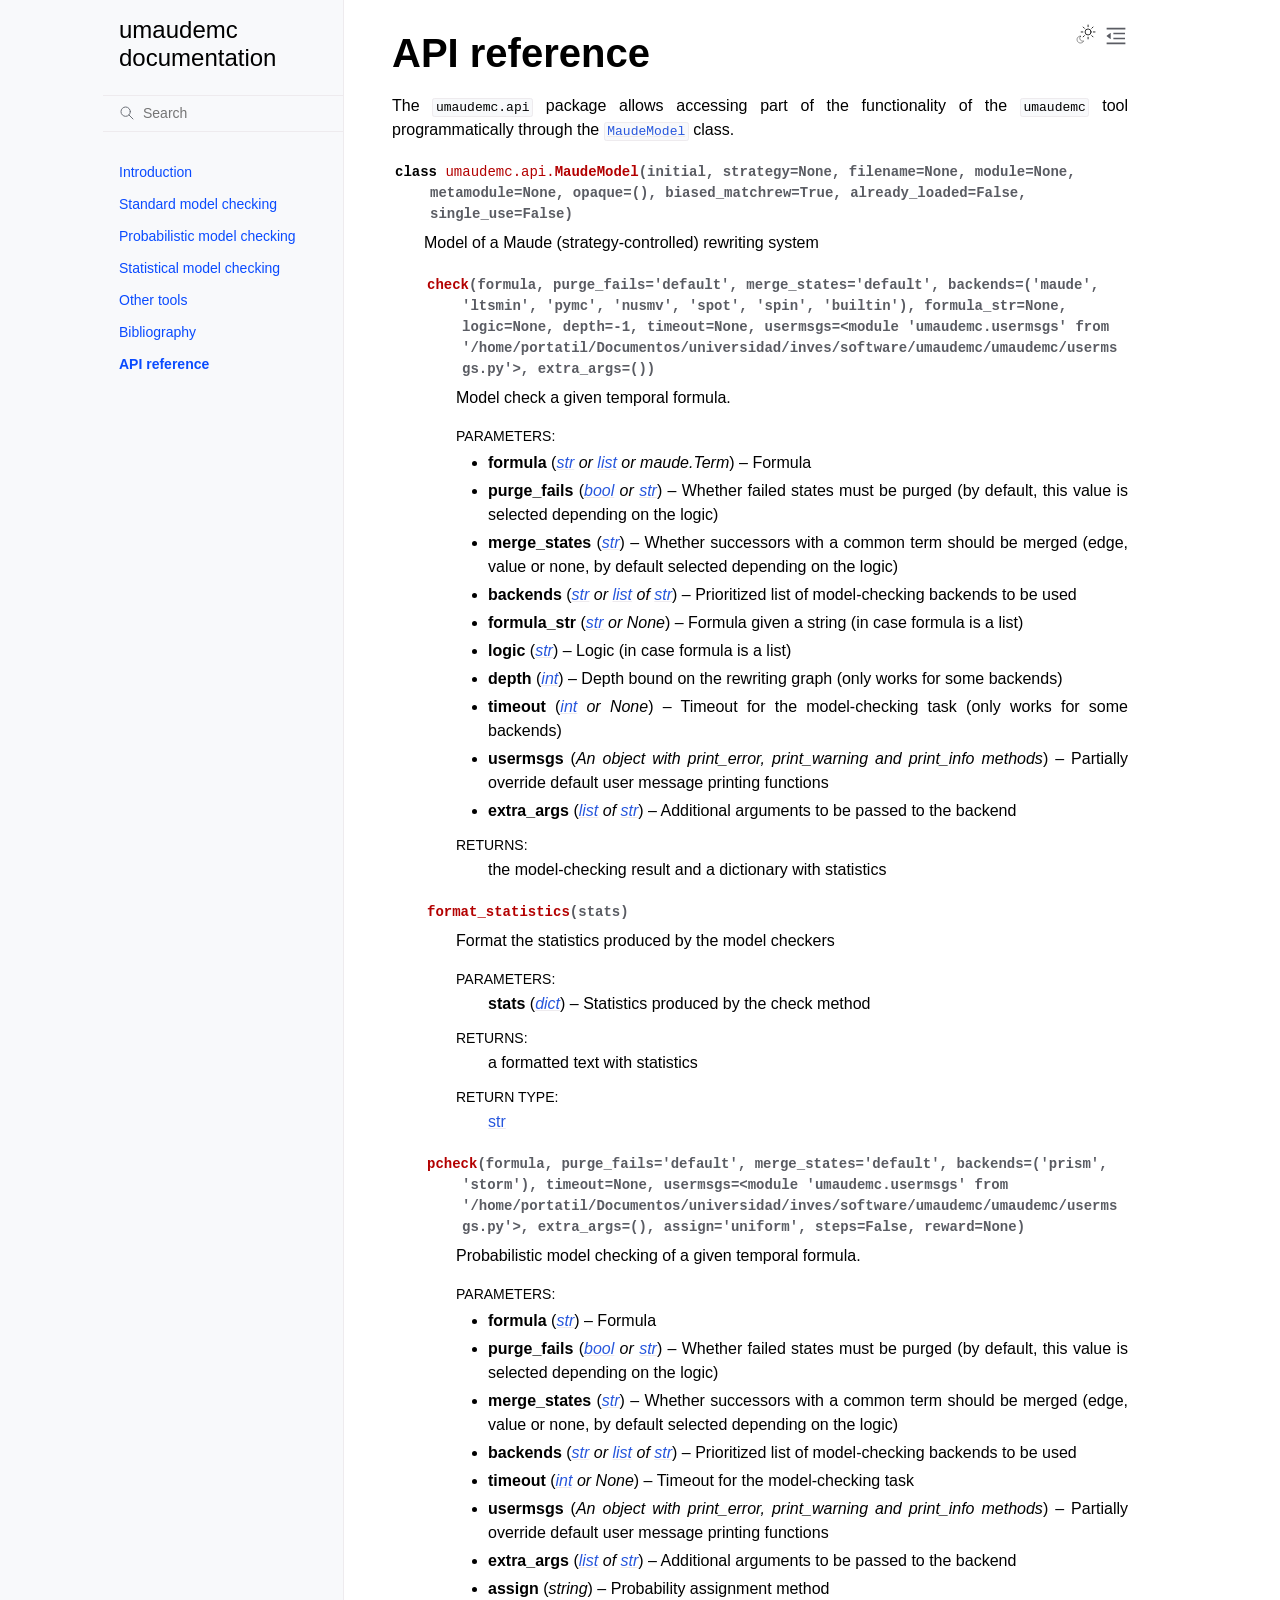
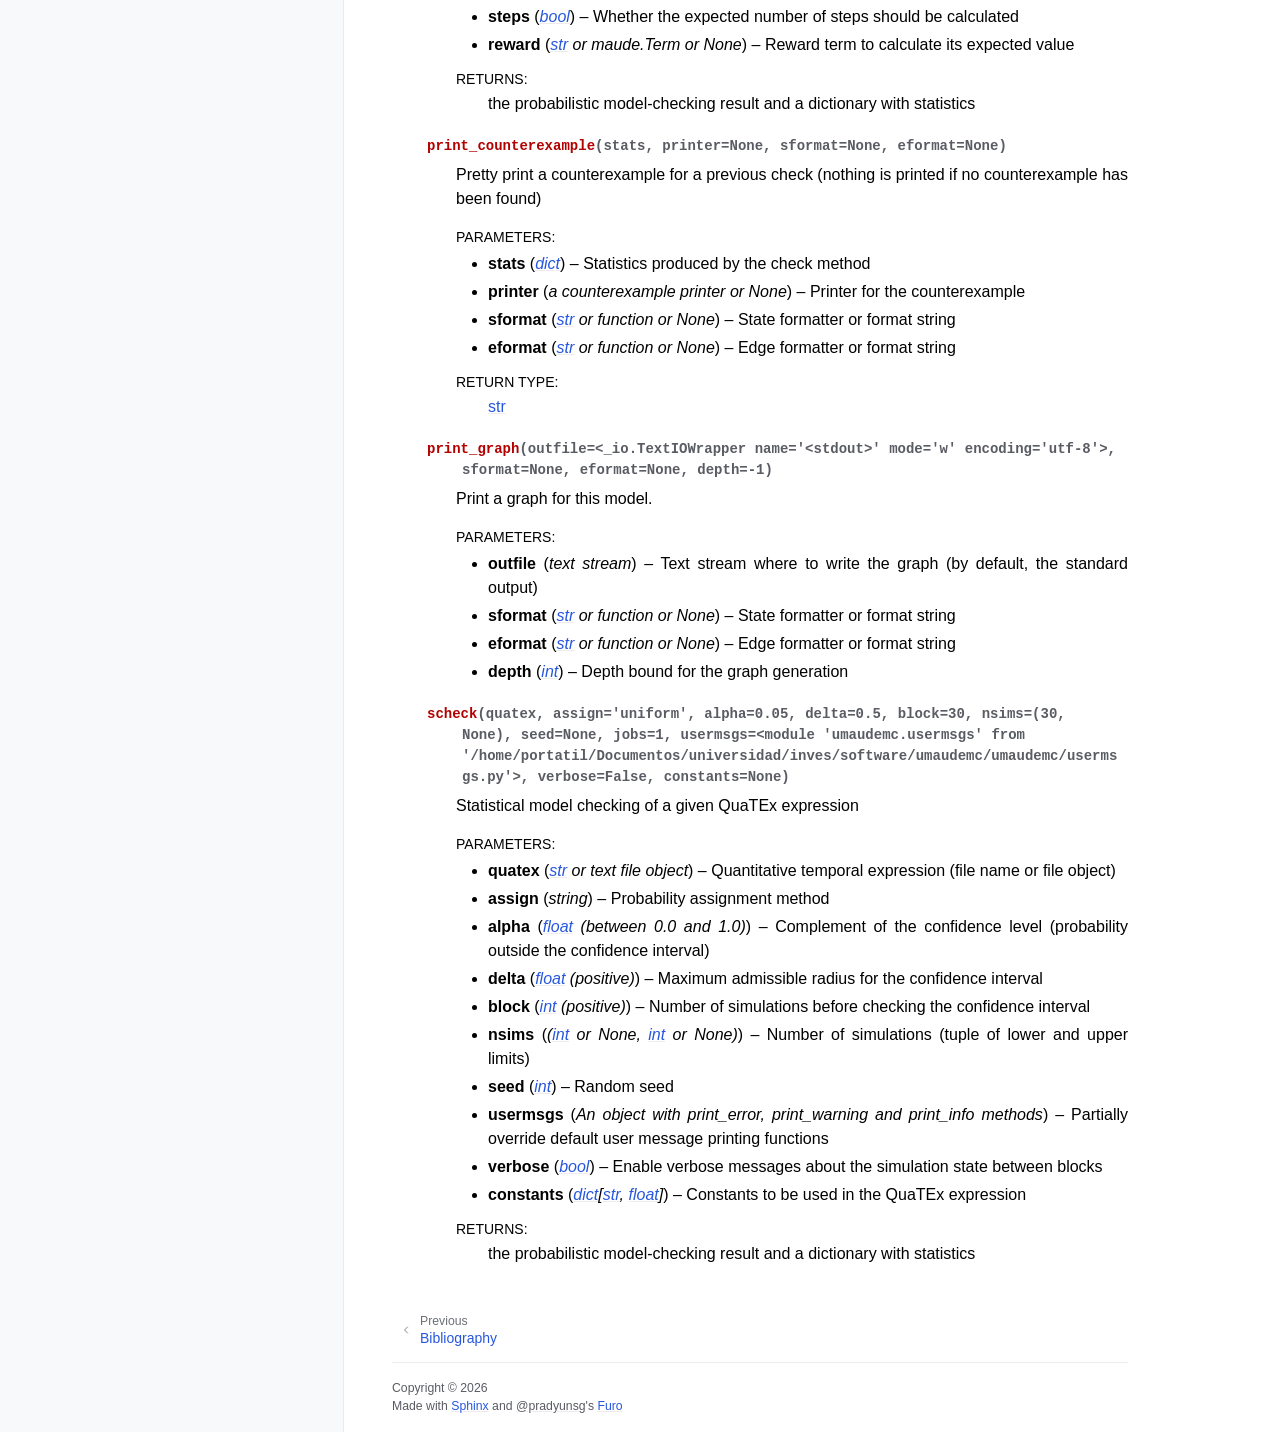
==== apiref/index.html @ c2cba630 "Documentation" ====
<!doctype html>
<html class="no-js" lang="en" data-content_root="../">
  <head><meta charset="utf-8">
    <meta name="viewport" content="width=device-width,initial-scale=1">
    <meta name="color-scheme" content="light dark"><meta name="viewport" content="width=device-width, initial-scale=1" />
<link rel="index" title="Index" href="../genindex/"><link rel="search" title="Search" href="../search/"><link rel="prev" title="Bibliography" href="../biblio/">

    <!-- Generated with Sphinx 9.1.0 and Furo 2025.12.19 -->
        <title>API reference - umaudemc documentation</title>
      <link rel="stylesheet" type="text/css" href="../_static/pygments.css?v=d111a655" />
    <link rel="stylesheet" type="text/css" href="../_static/styles/furo.css?v=7bdb33bb" />
    <link rel="stylesheet" type="text/css" href="../_static/erbsland-ansi/ansi.css" />
    <link rel="stylesheet" type="text/css" href="../_static/sphinx-design.min.css?v=95c83b7e" />
    <link rel="stylesheet" type="text/css" href="../_static/styles/furo-extensions.css?v=8dab3a3b" />
    <link rel="stylesheet" type="text/css" href="../_static/custom.css?v=ac49f9e9" />
    
    


<style>
  body {
    --color-code-background: #f2f2f2;
  --color-code-foreground: #1e1e1e;
  
  }
  @media not print {
    body[data-theme="dark"] {
      --color-code-background: #202020;
  --color-code-foreground: #d0d0d0;
  
    }
    @media (prefers-color-scheme: dark) {
      body:not([data-theme="light"]) {
        --color-code-background: #202020;
  --color-code-foreground: #d0d0d0;
  
      }
    }
  }
</style></head>
  <body>
    
    <script>
      document.body.dataset.theme = localStorage.getItem("theme") || "auto";
    </script>
    

<svg xmlns="http://www.w3.org/2000/svg" style="display: none;">
  <symbol id="svg-toc" viewBox="0 0 24 24">
    <title>Contents</title>
    <svg stroke="currentColor" fill="currentColor" stroke-width="0" viewBox="0 0 1024 1024">
      <path d="M408 442h480c4.4 0 8-3.6 8-8v-56c0-4.4-3.6-8-8-8H408c-4.4 0-8 3.6-8 8v56c0 4.4 3.6 8 8 8zm-8 204c0 4.4 3.6 8 8 8h480c4.4 0 8-3.6 8-8v-56c0-4.4-3.6-8-8-8H408c-4.4 0-8 3.6-8 8v56zm504-486H120c-4.4 0-8 3.6-8 8v56c0 4.4 3.6 8 8 8h784c4.4 0 8-3.6 8-8v-56c0-4.4-3.6-8-8-8zm0 632H120c-4.4 0-8 3.6-8 8v56c0 4.4 3.6 8 8 8h784c4.4 0 8-3.6 8-8v-56c0-4.4-3.6-8-8-8zM115.4 518.9L271.7 642c5.8 4.6 14.4.5 14.4-6.9V388.9c0-7.4-8.5-11.5-14.4-6.9L115.4 505.1a8.74 8.74 0 0 0 0 13.8z"/>
    </svg>
  </symbol>
  <symbol id="svg-menu" viewBox="0 0 24 24">
    <title>Menu</title>
    <svg xmlns="http://www.w3.org/2000/svg" viewBox="0 0 24 24" fill="none" stroke="currentColor"
      stroke-width="2" stroke-linecap="round" stroke-linejoin="round" class="feather-menu">
      <line x1="3" y1="12" x2="21" y2="12"></line>
      <line x1="3" y1="6" x2="21" y2="6"></line>
      <line x1="3" y1="18" x2="21" y2="18"></line>
    </svg>
  </symbol>
  <symbol id="svg-arrow-right" viewBox="0 0 24 24">
    <title>Expand</title>
    <svg xmlns="http://www.w3.org/2000/svg" viewBox="0 0 24 24" fill="none" stroke="currentColor"
      stroke-width="2" stroke-linecap="round" stroke-linejoin="round" class="feather-chevron-right">
      <polyline points="9 18 15 12 9 6"></polyline>
    </svg>
  </symbol>
  <symbol id="svg-sun" viewBox="0 0 24 24">
    <title>Light mode</title>
    <svg xmlns="http://www.w3.org/2000/svg" viewBox="0 0 24 24" fill="none" stroke="currentColor"
      stroke-width="1" stroke-linecap="round" stroke-linejoin="round" class="feather-sun">
      <circle cx="12" cy="12" r="5"></circle>
      <line x1="12" y1="1" x2="12" y2="3"></line>
      <line x1="12" y1="21" x2="12" y2="23"></line>
      <line x1="4.22" y1="4.22" x2="5.64" y2="5.64"></line>
      <line x1="18.36" y1="18.36" x2="19.78" y2="19.78"></line>
      <line x1="1" y1="12" x2="3" y2="12"></line>
      <line x1="21" y1="12" x2="23" y2="12"></line>
      <line x1="4.22" y1="19.78" x2="5.64" y2="18.36"></line>
      <line x1="18.36" y1="5.64" x2="19.78" y2="4.22"></line>
    </svg>
  </symbol>
  <symbol id="svg-moon" viewBox="0 0 24 24">
    <title>Dark mode</title>
    <svg xmlns="http://www.w3.org/2000/svg" viewBox="0 0 24 24" fill="none" stroke="currentColor"
      stroke-width="1" stroke-linecap="round" stroke-linejoin="round" class="icon-tabler-moon">
      <path stroke="none" d="M0 0h24v24H0z" fill="none" />
      <path d="M12 3c.132 0 .263 0 .393 0a7.5 7.5 0 0 0 7.92 12.446a9 9 0 1 1 -8.313 -12.454z" />
    </svg>
  </symbol>
  <symbol id="svg-sun-with-moon" viewBox="0 0 24 24">
    <title>Auto light/dark, in light mode</title>
    <svg xmlns="http://www.w3.org/2000/svg" viewBox="0 0 24 24" fill="none" stroke="currentColor"
      stroke-width="1" stroke-linecap="round" stroke-linejoin="round"
      class="icon-custom-derived-from-feather-sun-and-tabler-moon">
      <path style="opacity: 50%" d="M 5.411 14.504 C 5.471 14.504 5.532 14.504 5.591 14.504 C 3.639 16.319 4.383 19.569 6.931 20.352 C 7.693 20.586 8.512 20.551 9.25 20.252 C 8.023 23.207 4.056 23.725 2.11 21.184 C 0.166 18.642 1.702 14.949 4.874 14.536 C 5.051 14.512 5.231 14.5 5.411 14.5 L 5.411 14.504 Z"/>
      <line x1="14.5" y1="3.25" x2="14.5" y2="1.25"/>
      <line x1="14.5" y1="15.85" x2="14.5" y2="17.85"/>
      <line x1="10.044" y1="5.094" x2="8.63" y2="3.68"/>
      <line x1="19" y1="14.05" x2="20.414" y2="15.464"/>
      <line x1="8.2" y1="9.55" x2="6.2" y2="9.55"/>
      <line x1="20.8" y1="9.55" x2="22.8" y2="9.55"/>
      <line x1="10.044" y1="14.006" x2="8.63" y2="15.42"/>
      <line x1="19" y1="5.05" x2="20.414" y2="3.636"/>
      <circle cx="14.5" cy="9.55" r="3.6"/>
    </svg>
  </symbol>
  <symbol id="svg-moon-with-sun" viewBox="0 0 24 24">
    <title>Auto light/dark, in dark mode</title>
    <svg xmlns="http://www.w3.org/2000/svg" viewBox="0 0 24 24" fill="none" stroke="currentColor"
      stroke-width="1" stroke-linecap="round" stroke-linejoin="round"
      class="icon-custom-derived-from-feather-sun-and-tabler-moon">
      <path d="M 8.282 7.007 C 8.385 7.007 8.494 7.007 8.595 7.007 C 5.18 10.184 6.481 15.869 10.942 17.24 C 12.275 17.648 13.706 17.589 15 17.066 C 12.851 22.236 5.91 23.143 2.505 18.696 C -0.897 14.249 1.791 7.786 7.342 7.063 C 7.652 7.021 7.965 7 8.282 7 L 8.282 7.007 Z"/>
      <line style="opacity: 50%" x1="18" y1="3.705" x2="18" y2="2.5"/>
      <line style="opacity: 50%" x1="18" y1="11.295" x2="18" y2="12.5"/>
      <line style="opacity: 50%" x1="15.316" y1="4.816" x2="14.464" y2="3.964"/>
      <line style="opacity: 50%" x1="20.711" y1="10.212" x2="21.563" y2="11.063"/>
      <line style="opacity: 50%" x1="14.205" y1="7.5" x2="13.001" y2="7.5"/>
      <line style="opacity: 50%" x1="21.795" y1="7.5" x2="23" y2="7.5"/>
      <line style="opacity: 50%" x1="15.316" y1="10.184" x2="14.464" y2="11.036"/>
      <line style="opacity: 50%" x1="20.711" y1="4.789" x2="21.563" y2="3.937"/>
      <circle style="opacity: 50%" cx="18" cy="7.5" r="2.169"/>
    </svg>
  </symbol>
  <symbol id="svg-pencil" viewBox="0 0 24 24">
    <svg xmlns="http://www.w3.org/2000/svg" viewBox="0 0 24 24" fill="none" stroke="currentColor"
      stroke-width="1" stroke-linecap="round" stroke-linejoin="round" class="icon-tabler-pencil-code">
      <path d="M4 20h4l10.5 -10.5a2.828 2.828 0 1 0 -4 -4l-10.5 10.5v4" />
      <path d="M13.5 6.5l4 4" />
      <path d="M20 21l2 -2l-2 -2" />
      <path d="M17 17l-2 2l2 2" />
    </svg>
  </symbol>
  <symbol id="svg-eye" viewBox="0 0 24 24">
    <svg xmlns="http://www.w3.org/2000/svg" viewBox="0 0 24 24" fill="none" stroke="currentColor"
      stroke-width="1" stroke-linecap="round" stroke-linejoin="round" class="icon-tabler-eye-code">
      <path stroke="none" d="M0 0h24v24H0z" fill="none" />
      <path d="M10 12a2 2 0 1 0 4 0a2 2 0 0 0 -4 0" />
      <path
        d="M11.11 17.958c-3.209 -.307 -5.91 -2.293 -8.11 -5.958c2.4 -4 5.4 -6 9 -6c3.6 0 6.6 2 9 6c-.21 .352 -.427 .688 -.647 1.008" />
      <path d="M20 21l2 -2l-2 -2" />
      <path d="M17 17l-2 2l2 2" />
    </svg>
  </symbol>
</svg>

<input type="checkbox" class="sidebar-toggle" name="__navigation" id="__navigation" aria-label="Toggle site navigation sidebar">
<input type="checkbox" class="sidebar-toggle" name="__toc" id="__toc" aria-label="Toggle table of contents sidebar">
<label class="overlay sidebar-overlay" for="__navigation"></label>
<label class="overlay toc-overlay" for="__toc"></label>

<a class="skip-to-content muted-link" href="#furo-main-content">Skip to content</a>



<div class="page">
  <header class="mobile-header">
    <div class="header-left">
      <label class="nav-overlay-icon" for="__navigation">
        <span class="icon"><svg><use href="#svg-menu"></use></svg></span>
      </label>
    </div>
    <div class="header-center">
      <a href="../"><div class="brand">umaudemc  documentation</div></a>
    </div>
    <div class="header-right">
      <div class="theme-toggle-container theme-toggle-header">
        <button class="theme-toggle" aria-label="Toggle Light / Dark / Auto color theme">
          <svg class="theme-icon-when-auto-light"><use href="#svg-sun-with-moon"></use></svg>
          <svg class="theme-icon-when-auto-dark"><use href="#svg-moon-with-sun"></use></svg>
          <svg class="theme-icon-when-dark"><use href="#svg-moon"></use></svg>
          <svg class="theme-icon-when-light"><use href="#svg-sun"></use></svg>
        </button>
      </div>
      <label class="toc-overlay-icon toc-header-icon" for="__toc">
        <span class="icon"><svg><use href="#svg-toc"></use></svg></span>
      </label>
    </div>
  </header>
  <aside class="sidebar-drawer">
    <div class="sidebar-container">
      
      <div class="sidebar-sticky"><a class="sidebar-brand" href="../">
  
  <span class="sidebar-brand-text">umaudemc  documentation</span>
  
</a><form class="sidebar-search-container" method="get" action="../search/" role="search">
  <input class="sidebar-search" placeholder="Search" name="q" aria-label="Search">
  <input type="hidden" name="check_keywords" value="yes">
  <input type="hidden" name="area" value="default">
</form>
<div id="searchbox"></div><div class="sidebar-scroll"><div class="sidebar-tree">
  <ul class="current">
<li class="toctree-l1"><a class="reference internal" href="../intro/">Introduction</a></li>
<li class="toctree-l1"><a class="reference internal" href="../check/">Standard model checking</a></li>
<li class="toctree-l1"><a class="reference internal" href="../pcheck/">Probabilistic model checking</a></li>
<li class="toctree-l1"><a class="reference internal" href="../scheck/">Statistical model checking</a></li>
<li class="toctree-l1"><a class="reference internal" href="../graph/">Other tools</a></li>
<li class="toctree-l1"><a class="reference internal" href="../biblio/">Bibliography</a></li>
<li class="toctree-l1 current current-page"><a class="current reference internal" href="#">API reference</a></li>
</ul>

</div>
</div>

      </div>
      
    </div>
  </aside>
  <div class="main">
    <div class="content">
      <div class="article-container">
        <a href="#" class="back-to-top muted-link">
          <svg xmlns="http://www.w3.org/2000/svg" viewBox="0 0 24 24">
            <path d="M13 20h-2V8l-5.5 5.5-1.42-1.42L12 4.16l7.92 7.92-1.42 1.42L13 8v12z"></path>
          </svg>
          <span>Back to top</span>
        </a>
        <div class="content-icon-container">
          

<div class="theme-toggle-container theme-toggle-content">
            <button class="theme-toggle" aria-label="Toggle Light / Dark / Auto color theme">
              <svg class="theme-icon-when-auto-light"><use href="#svg-sun-with-moon"></use></svg>
              <svg class="theme-icon-when-auto-dark"><use href="#svg-moon-with-sun"></use></svg>
              <svg class="theme-icon-when-dark"><use href="#svg-moon"></use></svg>
              <svg class="theme-icon-when-light"><use href="#svg-sun"></use></svg>
            </button>
          </div>
          <label class="toc-overlay-icon toc-content-icon" for="__toc">
            <span class="icon"><svg><use href="#svg-toc"></use></svg></span>
          </label>
        </div>
        <article role="main" id="furo-main-content">
          <section class="tex2jax_ignore mathjax_ignore" id="api-reference">
<span id="sec-apiref"></span><h1>API reference<a class="headerlink" href="#api-reference" title="Link to this heading">¶</a></h1>
<p>The <code class="xref py py-mod docutils literal notranslate"><span class="pre">umaudemc.api</span></code> package allows accessing part of the functionality of the <code class="docutils literal notranslate"><span class="pre">umaudemc</span></code> tool programmatically through the <a class="reference internal" href="#umaudemc.api.MaudeModel" title="umaudemc.api.MaudeModel"><code class="xref py py-class docutils literal notranslate"><span class="pre">MaudeModel</span></code></a> class.</p>
<dl class="py class">
<dt class="sig sig-object py" id="umaudemc.api.MaudeModel">
<span class="property"><span class="k"><span class="pre">class</span></span><span class="w"> </span></span><span class="sig-prename descclassname"><span class="pre">umaudemc.api.</span></span><span class="sig-name descname"><span class="pre">MaudeModel</span></span><span class="sig-paren">(</span><em class="sig-param"><span class="n"><span class="pre">initial</span></span></em>, <em class="sig-param"><span class="n"><span class="pre">strategy</span></span><span class="o"><span class="pre">=</span></span><span class="default_value"><span class="pre">None</span></span></em>, <em class="sig-param"><span class="n"><span class="pre">filename</span></span><span class="o"><span class="pre">=</span></span><span class="default_value"><span class="pre">None</span></span></em>, <em class="sig-param"><span class="n"><span class="pre">module</span></span><span class="o"><span class="pre">=</span></span><span class="default_value"><span class="pre">None</span></span></em>, <em class="sig-param"><span class="n"><span class="pre">metamodule</span></span><span class="o"><span class="pre">=</span></span><span class="default_value"><span class="pre">None</span></span></em>, <em class="sig-param"><span class="n"><span class="pre">opaque</span></span><span class="o"><span class="pre">=</span></span><span class="default_value"><span class="pre">()</span></span></em>, <em class="sig-param"><span class="n"><span class="pre">biased_matchrew</span></span><span class="o"><span class="pre">=</span></span><span class="default_value"><span class="pre">True</span></span></em>, <em class="sig-param"><span class="n"><span class="pre">already_loaded</span></span><span class="o"><span class="pre">=</span></span><span class="default_value"><span class="pre">False</span></span></em>, <em class="sig-param"><span class="n"><span class="pre">single_use</span></span><span class="o"><span class="pre">=</span></span><span class="default_value"><span class="pre">False</span></span></em><span class="sig-paren">)</span><a class="headerlink" href="#umaudemc.api.MaudeModel" title="Link to this definition">¶</a></dt>
<dd><p>Model of a Maude (strategy-controlled) rewriting system</p>
<dl class="py method">
<dt class="sig sig-object py" id="umaudemc.api.MaudeModel.check">
<span class="sig-name descname"><span class="pre">check</span></span><span class="sig-paren">(</span><em class="sig-param"><span class="n"><span class="pre">formula</span></span></em>, <em class="sig-param"><span class="n"><span class="pre">purge_fails</span></span><span class="o"><span class="pre">=</span></span><span class="default_value"><span class="pre">'default'</span></span></em>, <em class="sig-param"><span class="n"><span class="pre">merge_states</span></span><span class="o"><span class="pre">=</span></span><span class="default_value"><span class="pre">'default'</span></span></em>, <em class="sig-param"><span class="n"><span class="pre">backends</span></span><span class="o"><span class="pre">=</span></span><span class="default_value"><span class="pre">('maude'</span></span></em>, <em class="sig-param"><span class="n"><span class="pre">'ltsmin'</span></span></em>, <em class="sig-param"><span class="n"><span class="pre">'pymc'</span></span></em>, <em class="sig-param"><span class="n"><span class="pre">'nusmv'</span></span></em>, <em class="sig-param"><span class="n"><span class="pre">'spot'</span></span></em>, <em class="sig-param"><span class="n"><span class="pre">'spin'</span></span></em>, <em class="sig-param"><span class="n"><span class="pre">'builtin')</span></span></em>, <em class="sig-param"><span class="n"><span class="pre">formula_str</span></span><span class="o"><span class="pre">=</span></span><span class="default_value"><span class="pre">None</span></span></em>, <em class="sig-param"><span class="n"><span class="pre">logic</span></span><span class="o"><span class="pre">=</span></span><span class="default_value"><span class="pre">None</span></span></em>, <em class="sig-param"><span class="n"><span class="pre">depth</span></span><span class="o"><span class="pre">=</span></span><span class="default_value"><span class="pre">-1</span></span></em>, <em class="sig-param"><span class="n"><span class="pre">timeout</span></span><span class="o"><span class="pre">=</span></span><span class="default_value"><span class="pre">None</span></span></em>, <em class="sig-param"><span class="n"><span class="pre">usermsgs</span></span><span class="o"><span class="pre">=</span></span><span class="default_value"><span class="pre">&lt;module</span> <span class="pre">'umaudemc.usermsgs'</span> <span class="pre">from</span> <span class="pre">'/home/portatil/Documentos/universidad/inves/software/umaudemc/umaudemc/usermsgs.py'&gt;</span></span></em>, <em class="sig-param"><span class="n"><span class="pre">extra_args</span></span><span class="o"><span class="pre">=</span></span><span class="default_value"><span class="pre">()</span></span></em><span class="sig-paren">)</span><a class="headerlink" href="#umaudemc.api.MaudeModel.check" title="Link to this definition">¶</a></dt>
<dd><p>Model check a given temporal formula.</p>
<dl class="field-list simple">
<dt class="field-odd">Parameters<span class="colon">:</span></dt>
<dd class="field-odd"><ul class="simple">
<li><p><strong>formula</strong> (<a class="reference external" href="https://docs.python.org/3/library/stdtypes.html#str" title="(in Python v3.14)"><em>str</em></a><em> or </em><a class="reference external" href="https://docs.python.org/3/library/stdtypes.html#list" title="(in Python v3.14)"><em>list</em></a><em> or </em><em>maude.Term</em>) – Formula</p></li>
<li><p><strong>purge_fails</strong> (<a class="reference external" href="https://docs.python.org/3/library/functions.html#bool" title="(in Python v3.14)"><em>bool</em></a><em> or </em><a class="reference external" href="https://docs.python.org/3/library/stdtypes.html#str" title="(in Python v3.14)"><em>str</em></a>) – Whether failed states must be purged (by default,
this value is selected depending on the logic)</p></li>
<li><p><strong>merge_states</strong> (<a class="reference external" href="https://docs.python.org/3/library/stdtypes.html#str" title="(in Python v3.14)"><em>str</em></a>) – Whether successors with a common term should be merged
(edge, value or none, by default selected depending on the logic)</p></li>
<li><p><strong>backends</strong> (<a class="reference external" href="https://docs.python.org/3/library/stdtypes.html#str" title="(in Python v3.14)"><em>str</em></a><em> or </em><a class="reference external" href="https://docs.python.org/3/library/stdtypes.html#list" title="(in Python v3.14)"><em>list</em></a><em> of </em><a class="reference external" href="https://docs.python.org/3/library/stdtypes.html#str" title="(in Python v3.14)"><em>str</em></a>) – Prioritized list of model-checking backends to be used</p></li>
<li><p><strong>formula_str</strong> (<a class="reference external" href="https://docs.python.org/3/library/stdtypes.html#str" title="(in Python v3.14)"><em>str</em></a><em> or </em><em>None</em>) – Formula given a string (in case formula is a list)</p></li>
<li><p><strong>logic</strong> (<a class="reference external" href="https://docs.python.org/3/library/stdtypes.html#str" title="(in Python v3.14)"><em>str</em></a>) – Logic (in case formula is a list)</p></li>
<li><p><strong>depth</strong> (<a class="reference external" href="https://docs.python.org/3/library/functions.html#int" title="(in Python v3.14)"><em>int</em></a>) – Depth bound on the rewriting graph (only works for some backends)</p></li>
<li><p><strong>timeout</strong> (<a class="reference external" href="https://docs.python.org/3/library/functions.html#int" title="(in Python v3.14)"><em>int</em></a><em> or </em><em>None</em>) – Timeout for the model-checking task (only works for some backends)</p></li>
<li><p><strong>usermsgs</strong> (<em>An object with print_error</em><em>, </em><em>print_warning and print_info methods</em>) – Partially override default user message printing functions</p></li>
<li><p><strong>extra_args</strong> (<a class="reference external" href="https://docs.python.org/3/library/stdtypes.html#list" title="(in Python v3.14)"><em>list</em></a><em> of </em><a class="reference external" href="https://docs.python.org/3/library/stdtypes.html#str" title="(in Python v3.14)"><em>str</em></a>) – Additional arguments to be passed to the backend</p></li>
</ul>
</dd>
<dt class="field-even">Returns<span class="colon">:</span></dt>
<dd class="field-even"><p>the model-checking result and a dictionary with statistics</p>
</dd>
</dl>
</dd></dl>

<dl class="py method">
<dt class="sig sig-object py" id="umaudemc.api.MaudeModel.format_statistics">
<span class="sig-name descname"><span class="pre">format_statistics</span></span><span class="sig-paren">(</span><em class="sig-param"><span class="n"><span class="pre">stats</span></span></em><span class="sig-paren">)</span><a class="headerlink" href="#umaudemc.api.MaudeModel.format_statistics" title="Link to this definition">¶</a></dt>
<dd><p>Format the statistics produced by the model checkers</p>
<dl class="field-list simple">
<dt class="field-odd">Parameters<span class="colon">:</span></dt>
<dd class="field-odd"><p><strong>stats</strong> (<a class="reference external" href="https://docs.python.org/3/library/stdtypes.html#dict" title="(in Python v3.14)"><em>dict</em></a>) – Statistics produced by the check method</p>
</dd>
<dt class="field-even">Returns<span class="colon">:</span></dt>
<dd class="field-even"><p>a formatted text with statistics</p>
</dd>
<dt class="field-odd">Return type<span class="colon">:</span></dt>
<dd class="field-odd"><p><a class="reference external" href="https://docs.python.org/3/library/stdtypes.html#str" title="(in Python v3.14)">str</a></p>
</dd>
</dl>
</dd></dl>

<dl class="py method">
<dt class="sig sig-object py" id="umaudemc.api.MaudeModel.pcheck">
<span class="sig-name descname"><span class="pre">pcheck</span></span><span class="sig-paren">(</span><em class="sig-param"><span class="n"><span class="pre">formula</span></span></em>, <em class="sig-param"><span class="n"><span class="pre">purge_fails</span></span><span class="o"><span class="pre">=</span></span><span class="default_value"><span class="pre">'default'</span></span></em>, <em class="sig-param"><span class="n"><span class="pre">merge_states</span></span><span class="o"><span class="pre">=</span></span><span class="default_value"><span class="pre">'default'</span></span></em>, <em class="sig-param"><span class="n"><span class="pre">backends</span></span><span class="o"><span class="pre">=</span></span><span class="default_value"><span class="pre">('prism'</span></span></em>, <em class="sig-param"><span class="n"><span class="pre">'storm')</span></span></em>, <em class="sig-param"><span class="n"><span class="pre">timeout</span></span><span class="o"><span class="pre">=</span></span><span class="default_value"><span class="pre">None</span></span></em>, <em class="sig-param"><span class="n"><span class="pre">usermsgs</span></span><span class="o"><span class="pre">=</span></span><span class="default_value"><span class="pre">&lt;module</span> <span class="pre">'umaudemc.usermsgs'</span> <span class="pre">from</span> <span class="pre">'/home/portatil/Documentos/universidad/inves/software/umaudemc/umaudemc/usermsgs.py'&gt;</span></span></em>, <em class="sig-param"><span class="n"><span class="pre">extra_args</span></span><span class="o"><span class="pre">=</span></span><span class="default_value"><span class="pre">()</span></span></em>, <em class="sig-param"><span class="n"><span class="pre">assign</span></span><span class="o"><span class="pre">=</span></span><span class="default_value"><span class="pre">'uniform'</span></span></em>, <em class="sig-param"><span class="n"><span class="pre">steps</span></span><span class="o"><span class="pre">=</span></span><span class="default_value"><span class="pre">False</span></span></em>, <em class="sig-param"><span class="n"><span class="pre">reward</span></span><span class="o"><span class="pre">=</span></span><span class="default_value"><span class="pre">None</span></span></em><span class="sig-paren">)</span><a class="headerlink" href="#umaudemc.api.MaudeModel.pcheck" title="Link to this definition">¶</a></dt>
<dd><p>Probabilistic model checking of a given temporal formula.</p>
<dl class="field-list simple">
<dt class="field-odd">Parameters<span class="colon">:</span></dt>
<dd class="field-odd"><ul class="simple">
<li><p><strong>formula</strong> (<a class="reference external" href="https://docs.python.org/3/library/stdtypes.html#str" title="(in Python v3.14)"><em>str</em></a>) – Formula</p></li>
<li><p><strong>purge_fails</strong> (<a class="reference external" href="https://docs.python.org/3/library/functions.html#bool" title="(in Python v3.14)"><em>bool</em></a><em> or </em><a class="reference external" href="https://docs.python.org/3/library/stdtypes.html#str" title="(in Python v3.14)"><em>str</em></a>) – Whether failed states must be purged (by default,
this value is selected depending on the logic)</p></li>
<li><p><strong>merge_states</strong> (<a class="reference external" href="https://docs.python.org/3/library/stdtypes.html#str" title="(in Python v3.14)"><em>str</em></a>) – Whether successors with a common term should be merged
(edge, value or none, by default selected depending on the logic)</p></li>
<li><p><strong>backends</strong> (<a class="reference external" href="https://docs.python.org/3/library/stdtypes.html#str" title="(in Python v3.14)"><em>str</em></a><em> or </em><a class="reference external" href="https://docs.python.org/3/library/stdtypes.html#list" title="(in Python v3.14)"><em>list</em></a><em> of </em><a class="reference external" href="https://docs.python.org/3/library/stdtypes.html#str" title="(in Python v3.14)"><em>str</em></a>) – Prioritized list of model-checking backends to be used</p></li>
<li><p><strong>timeout</strong> (<a class="reference external" href="https://docs.python.org/3/library/functions.html#int" title="(in Python v3.14)"><em>int</em></a><em> or </em><em>None</em>) – Timeout for the model-checking task</p></li>
<li><p><strong>usermsgs</strong> (<em>An object with print_error</em><em>, </em><em>print_warning and print_info methods</em>) – Partially override default user message printing functions</p></li>
<li><p><strong>extra_args</strong> (<a class="reference external" href="https://docs.python.org/3/library/stdtypes.html#list" title="(in Python v3.14)"><em>list</em></a><em> of </em><a class="reference external" href="https://docs.python.org/3/library/stdtypes.html#str" title="(in Python v3.14)"><em>str</em></a>) – Additional arguments to be passed to the backend</p></li>
<li><p><strong>assign</strong> (<em>string</em>) – Probability assignment method</p></li>
<li><p><strong>steps</strong> (<a class="reference external" href="https://docs.python.org/3/library/functions.html#bool" title="(in Python v3.14)"><em>bool</em></a>) – Whether the expected number of steps should be calculated</p></li>
<li><p><strong>reward</strong> (<a class="reference external" href="https://docs.python.org/3/library/stdtypes.html#str" title="(in Python v3.14)"><em>str</em></a><em> or </em><em>maude.Term</em><em> or </em><em>None</em>) – Reward term to calculate its expected value</p></li>
</ul>
</dd>
<dt class="field-even">Returns<span class="colon">:</span></dt>
<dd class="field-even"><p>the probabilistic model-checking result and a dictionary with statistics</p>
</dd>
</dl>
</dd></dl>

<dl class="py method">
<dt class="sig sig-object py" id="umaudemc.api.MaudeModel.print_counterexample">
<span class="sig-name descname"><span class="pre">print_counterexample</span></span><span class="sig-paren">(</span><em class="sig-param"><span class="n"><span class="pre">stats</span></span></em>, <em class="sig-param"><span class="n"><span class="pre">printer</span></span><span class="o"><span class="pre">=</span></span><span class="default_value"><span class="pre">None</span></span></em>, <em class="sig-param"><span class="n"><span class="pre">sformat</span></span><span class="o"><span class="pre">=</span></span><span class="default_value"><span class="pre">None</span></span></em>, <em class="sig-param"><span class="n"><span class="pre">eformat</span></span><span class="o"><span class="pre">=</span></span><span class="default_value"><span class="pre">None</span></span></em><span class="sig-paren">)</span><a class="headerlink" href="#umaudemc.api.MaudeModel.print_counterexample" title="Link to this definition">¶</a></dt>
<dd><p>Pretty print a counterexample for a previous check (nothing is printed
if no counterexample has been found)</p>
<dl class="field-list simple">
<dt class="field-odd">Parameters<span class="colon">:</span></dt>
<dd class="field-odd"><ul class="simple">
<li><p><strong>stats</strong> (<a class="reference external" href="https://docs.python.org/3/library/stdtypes.html#dict" title="(in Python v3.14)"><em>dict</em></a>) – Statistics produced by the check method</p></li>
<li><p><strong>printer</strong> (<em>a counterexample printer</em><em> or </em><em>None</em>) – Printer for the counterexample</p></li>
<li><p><strong>sformat</strong> (<a class="reference external" href="https://docs.python.org/3/library/stdtypes.html#str" title="(in Python v3.14)"><em>str</em></a><em> or </em><em>function</em><em> or </em><em>None</em>) – State formatter or format string</p></li>
<li><p><strong>eformat</strong> (<a class="reference external" href="https://docs.python.org/3/library/stdtypes.html#str" title="(in Python v3.14)"><em>str</em></a><em> or </em><em>function</em><em> or </em><em>None</em>) – Edge formatter or format string</p></li>
</ul>
</dd>
<dt class="field-even">Return type<span class="colon">:</span></dt>
<dd class="field-even"><p><a class="reference external" href="https://docs.python.org/3/library/stdtypes.html#str" title="(in Python v3.14)">str</a></p>
</dd>
</dl>
</dd></dl>

<dl class="py method">
<dt class="sig sig-object py" id="umaudemc.api.MaudeModel.print_graph">
<span class="sig-name descname"><span class="pre">print_graph</span></span><span class="sig-paren">(</span><em class="sig-param"><span class="n"><span class="pre">outfile</span></span><span class="o"><span class="pre">=</span></span><span class="default_value"><span class="pre">&lt;_io.TextIOWrapper</span> <span class="pre">name='&lt;stdout&gt;'</span> <span class="pre">mode='w'</span> <span class="pre">encoding='utf-8'&gt;</span></span></em>, <em class="sig-param"><span class="n"><span class="pre">sformat</span></span><span class="o"><span class="pre">=</span></span><span class="default_value"><span class="pre">None</span></span></em>, <em class="sig-param"><span class="n"><span class="pre">eformat</span></span><span class="o"><span class="pre">=</span></span><span class="default_value"><span class="pre">None</span></span></em>, <em class="sig-param"><span class="n"><span class="pre">depth</span></span><span class="o"><span class="pre">=</span></span><span class="default_value"><span class="pre">-1</span></span></em><span class="sig-paren">)</span><a class="headerlink" href="#umaudemc.api.MaudeModel.print_graph" title="Link to this definition">¶</a></dt>
<dd><p>Print a graph for this model.</p>
<dl class="field-list simple">
<dt class="field-odd">Parameters<span class="colon">:</span></dt>
<dd class="field-odd"><ul class="simple">
<li><p><strong>outfile</strong> (<em>text stream</em>) – Text stream where to write the graph (by default, the standard output)</p></li>
<li><p><strong>sformat</strong> (<a class="reference external" href="https://docs.python.org/3/library/stdtypes.html#str" title="(in Python v3.14)"><em>str</em></a><em> or </em><em>function</em><em> or </em><em>None</em>) – State formatter or format string</p></li>
<li><p><strong>eformat</strong> (<a class="reference external" href="https://docs.python.org/3/library/stdtypes.html#str" title="(in Python v3.14)"><em>str</em></a><em> or </em><em>function</em><em> or </em><em>None</em>) – Edge formatter or format string</p></li>
<li><p><strong>depth</strong> (<a class="reference external" href="https://docs.python.org/3/library/functions.html#int" title="(in Python v3.14)"><em>int</em></a>) – Depth bound for the graph generation</p></li>
</ul>
</dd>
</dl>
</dd></dl>

<dl class="py method">
<dt class="sig sig-object py" id="umaudemc.api.MaudeModel.scheck">
<span class="sig-name descname"><span class="pre">scheck</span></span><span class="sig-paren">(</span><em class="sig-param"><span class="n"><span class="pre">quatex</span></span></em>, <em class="sig-param"><span class="n"><span class="pre">assign</span></span><span class="o"><span class="pre">=</span></span><span class="default_value"><span class="pre">'uniform'</span></span></em>, <em class="sig-param"><span class="n"><span class="pre">alpha</span></span><span class="o"><span class="pre">=</span></span><span class="default_value"><span class="pre">0.05</span></span></em>, <em class="sig-param"><span class="n"><span class="pre">delta</span></span><span class="o"><span class="pre">=</span></span><span class="default_value"><span class="pre">0.5</span></span></em>, <em class="sig-param"><span class="n"><span class="pre">block</span></span><span class="o"><span class="pre">=</span></span><span class="default_value"><span class="pre">30</span></span></em>, <em class="sig-param"><span class="n"><span class="pre">nsims</span></span><span class="o"><span class="pre">=</span></span><span class="default_value"><span class="pre">(30</span></span></em>, <em class="sig-param"><span class="n"><span class="pre">None)</span></span></em>, <em class="sig-param"><span class="n"><span class="pre">seed</span></span><span class="o"><span class="pre">=</span></span><span class="default_value"><span class="pre">None</span></span></em>, <em class="sig-param"><span class="n"><span class="pre">jobs</span></span><span class="o"><span class="pre">=</span></span><span class="default_value"><span class="pre">1</span></span></em>, <em class="sig-param"><span class="n"><span class="pre">usermsgs</span></span><span class="o"><span class="pre">=</span></span><span class="default_value"><span class="pre">&lt;module</span> <span class="pre">'umaudemc.usermsgs'</span> <span class="pre">from</span> <span class="pre">'/home/portatil/Documentos/universidad/inves/software/umaudemc/umaudemc/usermsgs.py'&gt;</span></span></em>, <em class="sig-param"><span class="n"><span class="pre">verbose</span></span><span class="o"><span class="pre">=</span></span><span class="default_value"><span class="pre">False</span></span></em>, <em class="sig-param"><span class="n"><span class="pre">constants</span></span><span class="o"><span class="pre">=</span></span><span class="default_value"><span class="pre">None</span></span></em><span class="sig-paren">)</span><a class="headerlink" href="#umaudemc.api.MaudeModel.scheck" title="Link to this definition">¶</a></dt>
<dd><p>Statistical model checking of a given QuaTEx expression</p>
<dl class="field-list simple">
<dt class="field-odd">Parameters<span class="colon">:</span></dt>
<dd class="field-odd"><ul class="simple">
<li><p><strong>quatex</strong> (<a class="reference external" href="https://docs.python.org/3/library/stdtypes.html#str" title="(in Python v3.14)"><em>str</em></a><em> or </em><em>text file object</em>) – Quantitative temporal expression (file name or file object)</p></li>
<li><p><strong>assign</strong> (<em>string</em>) – Probability assignment method</p></li>
<li><p><strong>alpha</strong> (<a class="reference external" href="https://docs.python.org/3/library/functions.html#float" title="(in Python v3.14)"><em>float</em></a><em> (</em><em>between 0.0 and 1.0</em><em>)</em>) – Complement of the confidence level (probability outside the confidence interval)</p></li>
<li><p><strong>delta</strong> (<a class="reference external" href="https://docs.python.org/3/library/functions.html#float" title="(in Python v3.14)"><em>float</em></a><em> (</em><em>positive</em><em>)</em>) – Maximum admissible radius for the confidence interval</p></li>
<li><p><strong>block</strong> (<a class="reference external" href="https://docs.python.org/3/library/functions.html#int" title="(in Python v3.14)"><em>int</em></a><em> (</em><em>positive</em><em>)</em>) – Number of simulations before checking the confidence interval</p></li>
<li><p><strong>nsims</strong> (<em>(</em><a class="reference external" href="https://docs.python.org/3/library/functions.html#int" title="(in Python v3.14)"><em>int</em></a><em> or </em><em>None</em><em>, </em><a class="reference external" href="https://docs.python.org/3/library/functions.html#int" title="(in Python v3.14)"><em>int</em></a><em> or </em><em>None</em><em>)</em>) – Number of simulations (tuple of lower and upper limits)</p></li>
<li><p><strong>seed</strong> (<a class="reference external" href="https://docs.python.org/3/library/functions.html#int" title="(in Python v3.14)"><em>int</em></a>) – Random seed</p></li>
<li><p><strong>usermsgs</strong> (<em>An object with print_error</em><em>, </em><em>print_warning and print_info methods</em>) – Partially override default user message printing functions</p></li>
<li><p><strong>verbose</strong> (<a class="reference external" href="https://docs.python.org/3/library/functions.html#bool" title="(in Python v3.14)"><em>bool</em></a>) – Enable verbose messages about the simulation state between blocks</p></li>
<li><p><strong>constants</strong> (<a class="reference external" href="https://docs.python.org/3/library/stdtypes.html#dict" title="(in Python v3.14)"><em>dict</em></a><em>[</em><a class="reference external" href="https://docs.python.org/3/library/stdtypes.html#str" title="(in Python v3.14)"><em>str</em></a><em>, </em><a class="reference external" href="https://docs.python.org/3/library/functions.html#float" title="(in Python v3.14)"><em>float</em></a><em>]</em>) – Constants to be used in the QuaTEx expression</p></li>
</ul>
</dd>
<dt class="field-even">Returns<span class="colon">:</span></dt>
<dd class="field-even"><p>the probabilistic model-checking result and a dictionary with statistics</p>
</dd>
</dl>
</dd></dl>

</dd></dl>

</section>

        </article>
      </div>
      <footer>
        
        <div class="related-pages">
          
          <a class="prev-page" href="../biblio/">
              <svg class="furo-related-icon"><use href="#svg-arrow-right"></use></svg>
              <div class="page-info">
                <div class="context">
                  <span>Previous</span>
                </div>
                
                <div class="title">Bibliography</div>
                
              </div>
            </a>
        </div>
        <div class="bottom-of-page">
          <div class="left-details">
            <div class="copyright">
                Copyright &#169; 2026
            </div>
            Made with <a href="https://www.sphinx-doc.org/">Sphinx</a> and <a class="muted-link" href="https://pradyunsg.me">@pradyunsg</a>'s
            
            <a href="https://github.com/pradyunsg/furo">Furo</a>
            
          </div>
          <div class="right-details">
            
          </div>
        </div>
        
      </footer>
    </div>
    <aside class="toc-drawer">
      
      
      <div class="toc-sticky toc-scroll">
        <div class="toc-title-container">
          <span class="toc-title">
            On this page
          </span>
        </div>
        <div class="toc-tree-container">
          <div class="toc-tree">
            <ul>
<li><a class="reference internal" href="#">API reference</a><ul>
<li><a class="reference internal" href="#umaudemc.api.MaudeModel"><code class="docutils literal notranslate"><span class="pre">MaudeModel</span></code></a><ul>
<li><a class="reference internal" href="#umaudemc.api.MaudeModel.check"><code class="docutils literal notranslate"><span class="pre">MaudeModel.check()</span></code></a></li>
<li><a class="reference internal" href="#umaudemc.api.MaudeModel.format_statistics"><code class="docutils literal notranslate"><span class="pre">MaudeModel.format_statistics()</span></code></a></li>
<li><a class="reference internal" href="#umaudemc.api.MaudeModel.pcheck"><code class="docutils literal notranslate"><span class="pre">MaudeModel.pcheck()</span></code></a></li>
<li><a class="reference internal" href="#umaudemc.api.MaudeModel.print_counterexample"><code class="docutils literal notranslate"><span class="pre">MaudeModel.print_counterexample()</span></code></a></li>
<li><a class="reference internal" href="#umaudemc.api.MaudeModel.print_graph"><code class="docutils literal notranslate"><span class="pre">MaudeModel.print_graph()</span></code></a></li>
<li><a class="reference internal" href="#umaudemc.api.MaudeModel.scheck"><code class="docutils literal notranslate"><span class="pre">MaudeModel.scheck()</span></code></a></li>
</ul>
</li>
</ul>
</li>
</ul>

          </div>
        </div>
      </div>
      
      
    </aside>
  </div>
</div><script src="../_static/documentation_options.js?v=187304be"></script>
    <script src="../_static/doctools.js?v=fd6eb6e6"></script>
    <script src="../_static/sphinx_highlight.js?v=6ffebe34"></script>
    <script src="../_static/scripts/furo.js?v=46bd48cc"></script>
    <script src="../_static/design-tabs.js?v=f930bc37"></script>
    </body>
</html>
---- _static/pygments.css ----
.highlight pre { line-height: 125%; }
.highlight td.linenos .normal { color: inherit; background-color: transparent; padding-left: 5px; padding-right: 5px; }
.highlight span.linenos { color: inherit; background-color: transparent; padding-left: 5px; padding-right: 5px; }
.highlight td.linenos .special { color: #000000; background-color: #ffffc0; padding-left: 5px; padding-right: 5px; }
.highlight span.linenos.special { color: #000000; background-color: #ffffc0; padding-left: 5px; padding-right: 5px; }
.highlight .hll { background-color: #fdf2e2 }
.highlight { background: #f2f2f2; color: #1E1E1E }
.highlight .c { color: #515151 } /* Comment */
.highlight .err { color: #D71835 } /* Error */
.highlight .k { color: #8045E5 } /* Keyword */
.highlight .l { color: #7F4707 } /* Literal */
.highlight .n { color: #1E1E1E } /* Name */
.highlight .o { color: #163 } /* Operator */
.highlight .p { color: #1E1E1E } /* Punctuation */
.highlight .ch { color: #515151 } /* Comment.Hashbang */
.highlight .cm { color: #515151 } /* Comment.Multiline */
.highlight .cp { color: #515151 } /* Comment.Preproc */
.highlight .cpf { color: #515151 } /* Comment.PreprocFile */
.highlight .c1 { color: #515151 } /* Comment.Single */
.highlight .cs { color: #515151 } /* Comment.Special */
.highlight .gd { color: #00749C } /* Generic.Deleted */
.highlight .ge { font-style: italic } /* Generic.Emph */
.highlight .gh { color: #00749C } /* Generic.Heading */
.highlight .gs { font-weight: bold } /* Generic.Strong */
.highlight .gu { color: #00749C } /* Generic.Subheading */
.highlight .kc { color: #8045E5 } /* Keyword.Constant */
.highlight .kd { color: #8045E5 } /* Keyword.Declaration */
.highlight .kn { color: #8045E5 } /* Keyword.Namespace */
.highlight .kp { color: #8045E5 } /* Keyword.Pseudo */
.highlight .kr { color: #8045E5 } /* Keyword.Reserved */
.highlight .kt { color: #7F4707 } /* Keyword.Type */
.highlight .ld { color: #7F4707 } /* Literal.Date */
.highlight .m { color: #7F4707 } /* Literal.Number */
.highlight .s { color: #163 } /* Literal.String */
.highlight .na { color: #7F4707 } /* Name.Attribute */
.highlight .nb { color: #7F4707 } /* Name.Builtin */
.highlight .nc { color: #00749C } /* Name.Class */
.highlight .no { color: #00749C } /* Name.Constant */
.highlight .nd { color: #7F4707 } /* Name.Decorator */
.highlight .ni { color: #163 } /* Name.Entity */
.highlight .ne { color: #8045E5 } /* Name.Exception */
.highlight .nf { color: #00749C } /* Name.Function */
.highlight .nl { color: #7F4707 } /* Name.Label */
.highlight .nn { color: #1E1E1E } /* Name.Namespace */
.highlight .nx { color: #1E1E1E } /* Name.Other */
.highlight .py { color: #00749C } /* Name.Property */
.highlight .nt { color: #00749C } /* Name.Tag */
.highlight .nv { color: #D71835 } /* Name.Variable */
.highlight .ow { color: #8045E5 } /* Operator.Word */
.highlight .pm { color: #1E1E1E } /* Punctuation.Marker */
.highlight .w { color: #1E1E1E } /* Text.Whitespace */
.highlight .mb { color: #7F4707 } /* Literal.Number.Bin */
.highlight .mf { color: #7F4707 } /* Literal.Number.Float */
.highlight .mh { color: #7F4707 } /* Literal.Number.Hex */
.highlight .mi { color: #7F4707 } /* Literal.Number.Integer */
.highlight .mo { color: #7F4707 } /* Literal.Number.Oct */
.highlight .sa { color: #163 } /* Literal.String.Affix */
.highlight .sb { color: #163 } /* Literal.String.Backtick */
.highlight .sc { color: #163 } /* Literal.String.Char */
.highlight .dl { color: #163 } /* Literal.String.Delimiter */
.highlight .sd { color: #163 } /* Literal.String.Doc */
.highlight .s2 { color: #163 } /* Literal.String.Double */
.highlight .se { color: #163 } /* Literal.String.Escape */
.highlight .sh { color: #163 } /* Literal.String.Heredoc */
.highlight .si { color: #163 } /* Literal.String.Interpol */
.highlight .sx { color: #163 } /* Literal.String.Other */
.highlight .sr { color: #D71835 } /* Literal.String.Regex */
.highlight .s1 { color: #163 } /* Literal.String.Single */
.highlight .ss { color: #00749C } /* Literal.String.Symbol */
.highlight .bp { color: #7F4707 } /* Name.Builtin.Pseudo */
.highlight .fm { color: #00749C } /* Name.Function.Magic */
.highlight .vc { color: #D71835 } /* Name.Variable.Class */
.highlight .vg { color: #D71835 } /* Name.Variable.Global */
.highlight .vi { color: #D71835 } /* Name.Variable.Instance */
.highlight .vm { color: #7F4707 } /* Name.Variable.Magic */
.highlight .il { color: #7F4707 } /* Literal.Number.Integer.Long */
@media not print {
body[data-theme="dark"] .highlight pre { line-height: 125%; }
body[data-theme="dark"] .highlight td.linenos .normal { color: #aaaaaa; background-color: transparent; padding-left: 5px; padding-right: 5px; }
body[data-theme="dark"] .highlight span.linenos { color: #aaaaaa; background-color: transparent; padding-left: 5px; padding-right: 5px; }
body[data-theme="dark"] .highlight td.linenos .special { color: #000000; background-color: #ffffc0; padding-left: 5px; padding-right: 5px; }
body[data-theme="dark"] .highlight span.linenos.special { color: #000000; background-color: #ffffc0; padding-left: 5px; padding-right: 5px; }
body[data-theme="dark"] .highlight .hll { background-color: #404040 }
body[data-theme="dark"] .highlight { background: #202020; color: #D0D0D0 }
body[data-theme="dark"] .highlight .c { color: #ABABAB; font-style: italic } /* Comment */
body[data-theme="dark"] .highlight .err { color: #A61717; background-color: #E3D2D2 } /* Error */
body[data-theme="dark"] .highlight .esc { color: #D0D0D0 } /* Escape */
body[data-theme="dark"] .highlight .g { color: #D0D0D0 } /* Generic */
body[data-theme="dark"] .highlight .k { color: #6EBF26; font-weight: bold } /* Keyword */
body[data-theme="dark"] .highlight .l { color: #D0D0D0 } /* Literal */
body[data-theme="dark"] .highlight .n { color: #D0D0D0 } /* Name */
body[data-theme="dark"] .highlight .o { color: #D0D0D0 } /* Operator */
body[data-theme="dark"] .highlight .x { color: #D0D0D0 } /* Other */
body[data-theme="dark"] .highlight .p { color: #D0D0D0 } /* Punctuation */
body[data-theme="dark"] .highlight .ch { color: #ABABAB; font-style: italic } /* Comment.Hashbang */
body[data-theme="dark"] .highlight .cm { color: #ABABAB; font-style: italic } /* Comment.Multiline */
body[data-theme="dark"] .highlight .cp { color: #FF3A3A; font-weight: bold } /* Comment.Preproc */
body[data-theme="dark"] .highlight .cpf { color: #ABABAB; font-style: italic } /* Comment.PreprocFile */
body[data-theme="dark"] .highlight .c1 { color: #ABABAB; font-style: italic } /* Comment.Single */
body[data-theme="dark"] .highlight .cs { color: #E50808; font-weight: bold; background-color: #520000 } /* Comment.Special */
body[data-theme="dark"] .highlight .gd { color: #FF3A3A } /* Generic.Deleted */
body[data-theme="dark"] .highlight .ge { color: #D0D0D0; font-style: italic } /* Generic.Emph */
body[data-theme="dark"] .highlight .ges { color: #D0D0D0; font-weight: bold; font-style: italic } /* Generic.EmphStrong */
body[data-theme="dark"] .highlight .gr { color: #FF3A3A } /* Generic.Error */
body[data-theme="dark"] .highlight .gh { color: #FFF; font-weight: bold } /* Generic.Heading */
body[data-theme="dark"] .highlight .gi { color: #589819 } /* Generic.Inserted */
body[data-theme="dark"] .highlight .go { color: #CCC } /* Generic.Output */
body[data-theme="dark"] .highlight .gp { color: #AAA } /* Generic.Prompt */
body[data-theme="dark"] .highlight .gs { color: #D0D0D0; font-weight: bold } /* Generic.Strong */
body[data-theme="dark"] .highlight .gu { color: #FFF; text-decoration: underline } /* Generic.Subheading */
body[data-theme="dark"] .highlight .gt { color: #FF3A3A } /* Generic.Traceback */
body[data-theme="dark"] .highlight .kc { color: #6EBF26; font-weight: bold } /* Keyword.Constant */
body[data-theme="dark"] .highlight .kd { color: #6EBF26; font-weight: bold } /* Keyword.Declaration */
body[data-theme="dark"] .highlight .kn { color: #6EBF26; font-weight: bold } /* Keyword.Namespace */
body[data-theme="dark"] .highlight .kp { color: #6EBF26 } /* Keyword.Pseudo */
body[data-theme="dark"] .highlight .kr { color: #6EBF26; font-weight: bold } /* Keyword.Reserved */
body[data-theme="dark"] .highlight .kt { color: #6EBF26; font-weight: bold } /* Keyword.Type */
body[data-theme="dark"] .highlight .ld { color: #D0D0D0 } /* Literal.Date */
body[data-theme="dark"] .highlight .m { color: #51B2FD } /* Literal.Number */
body[data-theme="dark"] .highlight .s { color: #ED9D13 } /* Literal.String */
body[data-theme="dark"] .highlight .na { color: #BBB } /* Name.Attribute */
body[data-theme="dark"] .highlight .nb { color: #2FBCCD } /* Name.Builtin */
body[data-theme="dark"] .highlight .nc { color: #71ADFF; text-decoration: underline } /* Name.Class */
body[data-theme="dark"] .highlight .no { color: #40FFFF } /* Name.Constant */
body[data-theme="dark"] .highlight .nd { color: #FFA500 } /* Name.Decorator */
body[data-theme="dark"] .highlight .ni { color: #D0D0D0 } /* Name.Entity */
body[data-theme="dark"] .highlight .ne { color: #BBB } /* Name.Exception */
body[data-theme="dark"] .highlight .nf { color: #71ADFF } /* Name.Function */
body[data-theme="dark"] .highlight .nl { color: #D0D0D0 } /* Name.Label */
body[data-theme="dark"] .highlight .nn { color: #71ADFF; text-decoration: underline } /* Name.Namespace */
body[data-theme="dark"] .highlight .nx { color: #D0D0D0 } /* Name.Other */
body[data-theme="dark"] .highlight .py { color: #D0D0D0 } /* Name.Property */
body[data-theme="dark"] .highlight .nt { color: #6EBF26; font-weight: bold } /* Name.Tag */
body[data-theme="dark"] .highlight .nv { color: #40FFFF } /* Name.Variable */
body[data-theme="dark"] .highlight .ow { color: #6EBF26; font-weight: bold } /* Operator.Word */
body[data-theme="dark"] .highlight .pm { color: #D0D0D0 } /* Punctuation.Marker */
body[data-theme="dark"] .highlight .w { color: #666 } /* Text.Whitespace */
body[data-theme="dark"] .highlight .mb { color: #51B2FD } /* Literal.Number.Bin */
body[data-theme="dark"] .highlight .mf { color: #51B2FD } /* Literal.Number.Float */
body[data-theme="dark"] .highlight .mh { color: #51B2FD } /* Literal.Number.Hex */
body[data-theme="dark"] .highlight .mi { color: #51B2FD } /* Literal.Number.Integer */
body[data-theme="dark"] .highlight .mo { color: #51B2FD } /* Literal.Number.Oct */
body[data-theme="dark"] .highlight .sa { color: #ED9D13 } /* Literal.String.Affix */
body[data-theme="dark"] .highlight .sb { color: #ED9D13 } /* Literal.String.Backtick */
body[data-theme="dark"] .highlight .sc { color: #ED9D13 } /* Literal.String.Char */
body[data-theme="dark"] .highlight .dl { color: #ED9D13 } /* Literal.String.Delimiter */
body[data-theme="dark"] .highlight .sd { color: #ED9D13 } /* Literal.String.Doc */
body[data-theme="dark"] .highlight .s2 { color: #ED9D13 } /* Literal.String.Double */
body[data-theme="dark"] .highlight .se { color: #ED9D13 } /* Literal.String.Escape */
body[data-theme="dark"] .highlight .sh { color: #ED9D13 } /* Literal.String.Heredoc */
body[data-theme="dark"] .highlight .si { color: #ED9D13 } /* Literal.String.Interpol */
body[data-theme="dark"] .highlight .sx { color: #FFA500 } /* Literal.String.Other */
body[data-theme="dark"] .highlight .sr { color: #ED9D13 } /* Literal.String.Regex */
body[data-theme="dark"] .highlight .s1 { color: #ED9D13 } /* Literal.String.Single */
body[data-theme="dark"] .highlight .ss { color: #ED9D13 } /* Literal.String.Symbol */
body[data-theme="dark"] .highlight .bp { color: #2FBCCD } /* Name.Builtin.Pseudo */
body[data-theme="dark"] .highlight .fm { color: #71ADFF } /* Name.Function.Magic */
body[data-theme="dark"] .highlight .vc { color: #40FFFF } /* Name.Variable.Class */
body[data-theme="dark"] .highlight .vg { color: #40FFFF } /* Name.Variable.Global */
body[data-theme="dark"] .highlight .vi { color: #40FFFF } /* Name.Variable.Instance */
body[data-theme="dark"] .highlight .vm { color: #40FFFF } /* Name.Variable.Magic */
body[data-theme="dark"] .highlight .il { color: #51B2FD } /* Literal.Number.Integer.Long */
@media (prefers-color-scheme: dark) {
body:not([data-theme="light"]) .highlight pre { line-height: 125%; }
body:not([data-theme="light"]) .highlight td.linenos .normal { color: #aaaaaa; background-color: transparent; padding-left: 5px; padding-right: 5px; }
body:not([data-theme="light"]) .highlight span.linenos { color: #aaaaaa; background-color: transparent; padding-left: 5px; padding-right: 5px; }
body:not([data-theme="light"]) .highlight td.linenos .special { color: #000000; background-color: #ffffc0; padding-left: 5px; padding-right: 5px; }
body:not([data-theme="light"]) .highlight span.linenos.special { color: #000000; background-color: #ffffc0; padding-left: 5px; padding-right: 5px; }
body:not([data-theme="light"]) .highlight .hll { background-color: #404040 }
body:not([data-theme="light"]) .highlight { background: #202020; color: #D0D0D0 }
body:not([data-theme="light"]) .highlight .c { color: #ABABAB; font-style: italic } /* Comment */
body:not([data-theme="light"]) .highlight .err { color: #A61717; background-color: #E3D2D2 } /* Error */
body:not([data-theme="light"]) .highlight .esc { color: #D0D0D0 } /* Escape */
body:not([data-theme="light"]) .highlight .g { color: #D0D0D0 } /* Generic */
body:not([data-theme="light"]) .highlight .k { color: #6EBF26; font-weight: bold } /* Keyword */
body:not([data-theme="light"]) .highlight .l { color: #D0D0D0 } /* Literal */
body:not([data-theme="light"]) .highlight .n { color: #D0D0D0 } /* Name */
body:not([data-theme="light"]) .highlight .o { color: #D0D0D0 } /* Operator */
body:not([data-theme="light"]) .highlight .x { color: #D0D0D0 } /* Other */
body:not([data-theme="light"]) .highlight .p { color: #D0D0D0 } /* Punctuation */
body:not([data-theme="light"]) .highlight .ch { color: #ABABAB; font-style: italic } /* Comment.Hashbang */
body:not([data-theme="light"]) .highlight .cm { color: #ABABAB; font-style: italic } /* Comment.Multiline */
body:not([data-theme="light"]) .highlight .cp { color: #FF3A3A; font-weight: bold } /* Comment.Preproc */
body:not([data-theme="light"]) .highlight .cpf { color: #ABABAB; font-style: italic } /* Comment.PreprocFile */
body:not([data-theme="light"]) .highlight .c1 { color: #ABABAB; font-style: italic } /* Comment.Single */
body:not([data-theme="light"]) .highlight .cs { color: #E50808; font-weight: bold; background-color: #520000 } /* Comment.Special */
body:not([data-theme="light"]) .highlight .gd { color: #FF3A3A } /* Generic.Deleted */
body:not([data-theme="light"]) .highlight .ge { color: #D0D0D0; font-style: italic } /* Generic.Emph */
body:not([data-theme="light"]) .highlight .ges { color: #D0D0D0; font-weight: bold; font-style: italic } /* Generic.EmphStrong */
body:not([data-theme="light"]) .highlight .gr { color: #FF3A3A } /* Generic.Error */
body:not([data-theme="light"]) .highlight .gh { color: #FFF; font-weight: bold } /* Generic.Heading */
body:not([data-theme="light"]) .highlight .gi { color: #589819 } /* Generic.Inserted */
body:not([data-theme="light"]) .highlight .go { color: #CCC } /* Generic.Output */
body:not([data-theme="light"]) .highlight .gp { color: #AAA } /* Generic.Prompt */
body:not([data-theme="light"]) .highlight .gs { color: #D0D0D0; font-weight: bold } /* Generic.Strong */
body:not([data-theme="light"]) .highlight .gu { color: #FFF; text-decoration: underline } /* Generic.Subheading */
body:not([data-theme="light"]) .highlight .gt { color: #FF3A3A } /* Generic.Traceback */
body:not([data-theme="light"]) .highlight .kc { color: #6EBF26; font-weight: bold } /* Keyword.Constant */
body:not([data-theme="light"]) .highlight .kd { color: #6EBF26; font-weight: bold } /* Keyword.Declaration */
body:not([data-theme="light"]) .highlight .kn { color: #6EBF26; font-weight: bold } /* Keyword.Namespace */
body:not([data-theme="light"]) .highlight .kp { color: #6EBF26 } /* Keyword.Pseudo */
body:not([data-theme="light"]) .highlight .kr { color: #6EBF26; font-weight: bold } /* Keyword.Reserved */
body:not([data-theme="light"]) .highlight .kt { color: #6EBF26; font-weight: bold } /* Keyword.Type */
body:not([data-theme="light"]) .highlight .ld { color: #D0D0D0 } /* Literal.Date */
body:not([data-theme="light"]) .highlight .m { color: #51B2FD } /* Literal.Number */
body:not([data-theme="light"]) .highlight .s { color: #ED9D13 } /* Literal.String */
body:not([data-theme="light"]) .highlight .na { color: #BBB } /* Name.Attribute */
body:not([data-theme="light"]) .highlight .nb { color: #2FBCCD } /* Name.Builtin */
body:not([data-theme="light"]) .highlight .nc { color: #71ADFF; text-decoration: underline } /* Name.Class */
body:not([data-theme="light"]) .highlight .no { color: #40FFFF } /* Name.Constant */
body:not([data-theme="light"]) .highlight .nd { color: #FFA500 } /* Name.Decorator */
body:not([data-theme="light"]) .highlight .ni { color: #D0D0D0 } /* Name.Entity */
body:not([data-theme="light"]) .highlight .ne { color: #BBB } /* Name.Exception */
body:not([data-theme="light"]) .highlight .nf { color: #71ADFF } /* Name.Function */
body:not([data-theme="light"]) .highlight .nl { color: #D0D0D0 } /* Name.Label */
body:not([data-theme="light"]) .highlight .nn { color: #71ADFF; text-decoration: underline } /* Name.Namespace */
body:not([data-theme="light"]) .highlight .nx { color: #D0D0D0 } /* Name.Other */
body:not([data-theme="light"]) .highlight .py { color: #D0D0D0 } /* Name.Property */
body:not([data-theme="light"]) .highlight .nt { color: #6EBF26; font-weight: bold } /* Name.Tag */
body:not([data-theme="light"]) .highlight .nv { color: #40FFFF } /* Name.Variable */
body:not([data-theme="light"]) .highlight .ow { color: #6EBF26; font-weight: bold } /* Operator.Word */
body:not([data-theme="light"]) .highlight .pm { color: #D0D0D0 } /* Punctuation.Marker */
body:not([data-theme="light"]) .highlight .w { color: #666 } /* Text.Whitespace */
body:not([data-theme="light"]) .highlight .mb { color: #51B2FD } /* Literal.Number.Bin */
body:not([data-theme="light"]) .highlight .mf { color: #51B2FD } /* Literal.Number.Float */
body:not([data-theme="light"]) .highlight .mh { color: #51B2FD } /* Literal.Number.Hex */
body:not([data-theme="light"]) .highlight .mi { color: #51B2FD } /* Literal.Number.Integer */
body:not([data-theme="light"]) .highlight .mo { color: #51B2FD } /* Literal.Number.Oct */
body:not([data-theme="light"]) .highlight .sa { color: #ED9D13 } /* Literal.String.Affix */
body:not([data-theme="light"]) .highlight .sb { color: #ED9D13 } /* Literal.String.Backtick */
body:not([data-theme="light"]) .highlight .sc { color: #ED9D13 } /* Literal.String.Char */
body:not([data-theme="light"]) .highlight .dl { color: #ED9D13 } /* Literal.String.Delimiter */
body:not([data-theme="light"]) .highlight .sd { color: #ED9D13 } /* Literal.String.Doc */
body:not([data-theme="light"]) .highlight .s2 { color: #ED9D13 } /* Literal.String.Double */
body:not([data-theme="light"]) .highlight .se { color: #ED9D13 } /* Literal.String.Escape */
body:not([data-theme="light"]) .highlight .sh { color: #ED9D13 } /* Literal.String.Heredoc */
body:not([data-theme="light"]) .highlight .si { color: #ED9D13 } /* Literal.String.Interpol */
body:not([data-theme="light"]) .highlight .sx { color: #FFA500 } /* Literal.String.Other */
body:not([data-theme="light"]) .highlight .sr { color: #ED9D13 } /* Literal.String.Regex */
body:not([data-theme="light"]) .highlight .s1 { color: #ED9D13 } /* Literal.String.Single */
body:not([data-theme="light"]) .highlight .ss { color: #ED9D13 } /* Literal.String.Symbol */
body:not([data-theme="light"]) .highlight .bp { color: #2FBCCD } /* Name.Builtin.Pseudo */
body:not([data-theme="light"]) .highlight .fm { color: #71ADFF } /* Name.Function.Magic */
body:not([data-theme="light"]) .highlight .vc { color: #40FFFF } /* Name.Variable.Class */
body:not([data-theme="light"]) .highlight .vg { color: #40FFFF } /* Name.Variable.Global */
body:not([data-theme="light"]) .highlight .vi { color: #40FFFF } /* Name.Variable.Instance */
body:not([data-theme="light"]) .highlight .vm { color: #40FFFF } /* Name.Variable.Magic */
body:not([data-theme="light"]) .highlight .il { color: #51B2FD } /* Literal.Number.Integer.Long */
}
}
---- _static/sphinx-design.min.css ----
.sd-bg-primary{background-color:var(--sd-color-primary) !important}.sd-bg-text-primary{color:var(--sd-color-primary-text) !important}button.sd-bg-primary:focus,button.sd-bg-primary:hover{background-color:var(--sd-color-primary-highlight) !important}a.sd-bg-primary:focus,a.sd-bg-primary:hover{background-color:var(--sd-color-primary-highlight) !important}.sd-bg-secondary{background-color:var(--sd-color-secondary) !important}.sd-bg-text-secondary{color:var(--sd-color-secondary-text) !important}button.sd-bg-secondary:focus,button.sd-bg-secondary:hover{background-color:var(--sd-color-secondary-highlight) !important}a.sd-bg-secondary:focus,a.sd-bg-secondary:hover{background-color:var(--sd-color-secondary-highlight) !important}.sd-bg-success{background-color:var(--sd-color-success) !important}.sd-bg-text-success{color:var(--sd-color-success-text) !important}button.sd-bg-success:focus,button.sd-bg-success:hover{background-color:var(--sd-color-success-highlight) !important}a.sd-bg-success:focus,a.sd-bg-success:hover{background-color:var(--sd-color-success-highlight) !important}.sd-bg-info{background-color:var(--sd-color-info) !important}.sd-bg-text-info{color:var(--sd-color-info-text) !important}button.sd-bg-info:focus,button.sd-bg-info:hover{background-color:var(--sd-color-info-highlight) !important}a.sd-bg-info:focus,a.sd-bg-info:hover{background-color:var(--sd-color-info-highlight) !important}.sd-bg-warning{background-color:var(--sd-color-warning) !important}.sd-bg-text-warning{color:var(--sd-color-warning-text) !important}button.sd-bg-warning:focus,button.sd-bg-warning:hover{background-color:var(--sd-color-warning-highlight) !important}a.sd-bg-warning:focus,a.sd-bg-warning:hover{background-color:var(--sd-color-warning-highlight) !important}.sd-bg-danger{background-color:var(--sd-color-danger) !important}.sd-bg-text-danger{color:var(--sd-color-danger-text) !important}button.sd-bg-danger:focus,button.sd-bg-danger:hover{background-color:var(--sd-color-danger-highlight) !important}a.sd-bg-danger:focus,a.sd-bg-danger:hover{background-color:var(--sd-color-danger-highlight) !important}.sd-bg-light{background-color:var(--sd-color-light) !important}.sd-bg-text-light{color:var(--sd-color-light-text) !important}button.sd-bg-light:focus,button.sd-bg-light:hover{background-color:var(--sd-color-light-highlight) !important}a.sd-bg-light:focus,a.sd-bg-light:hover{background-color:var(--sd-color-light-highlight) !important}.sd-bg-muted{background-color:var(--sd-color-muted) !important}.sd-bg-text-muted{color:var(--sd-color-muted-text) !important}button.sd-bg-muted:focus,button.sd-bg-muted:hover{background-color:var(--sd-color-muted-highlight) !important}a.sd-bg-muted:focus,a.sd-bg-muted:hover{background-color:var(--sd-color-muted-highlight) !important}.sd-bg-dark{background-color:var(--sd-color-dark) !important}.sd-bg-text-dark{color:var(--sd-color-dark-text) !important}button.sd-bg-dark:focus,button.sd-bg-dark:hover{background-color:var(--sd-color-dark-highlight) !important}a.sd-bg-dark:focus,a.sd-bg-dark:hover{background-color:var(--sd-color-dark-highlight) !important}.sd-bg-black{background-color:var(--sd-color-black) !important}.sd-bg-text-black{color:var(--sd-color-black-text) !important}button.sd-bg-black:focus,button.sd-bg-black:hover{background-color:var(--sd-color-black-highlight) !important}a.sd-bg-black:focus,a.sd-bg-black:hover{background-color:var(--sd-color-black-highlight) !important}.sd-bg-white{background-color:var(--sd-color-white) !important}.sd-bg-text-white{color:var(--sd-color-white-text) !important}button.sd-bg-white:focus,button.sd-bg-white:hover{background-color:var(--sd-color-white-highlight) !important}a.sd-bg-white:focus,a.sd-bg-white:hover{background-color:var(--sd-color-white-highlight) !important}.sd-text-primary,.sd-text-primary>p{color:var(--sd-color-primary) !important}a.sd-text-primary:focus,a.sd-text-primary:hover{color:var(--sd-color-primary-highlight) !important}.sd-text-secondary,.sd-text-secondary>p{color:var(--sd-color-secondary) !important}a.sd-text-secondary:focus,a.sd-text-secondary:hover{color:var(--sd-color-secondary-highlight) !important}.sd-text-success,.sd-text-success>p{color:var(--sd-color-success) !important}a.sd-text-success:focus,a.sd-text-success:hover{color:var(--sd-color-success-highlight) !important}.sd-text-info,.sd-text-info>p{color:var(--sd-color-info) !important}a.sd-text-info:focus,a.sd-text-info:hover{color:var(--sd-color-info-highlight) !important}.sd-text-warning,.sd-text-warning>p{color:var(--sd-color-warning) !important}a.sd-text-warning:focus,a.sd-text-warning:hover{color:var(--sd-color-warning-highlight) !important}.sd-text-danger,.sd-text-danger>p{color:var(--sd-color-danger) !important}a.sd-text-danger:focus,a.sd-text-danger:hover{color:var(--sd-color-danger-highlight) !important}.sd-text-light,.sd-text-light>p{color:var(--sd-color-light) !important}a.sd-text-light:focus,a.sd-text-light:hover{color:var(--sd-color-light-highlight) !important}.sd-text-muted,.sd-text-muted>p{color:var(--sd-color-muted) !important}a.sd-text-muted:focus,a.sd-text-muted:hover{color:var(--sd-color-muted-highlight) !important}.sd-text-dark,.sd-text-dark>p{color:var(--sd-color-dark) !important}a.sd-text-dark:focus,a.sd-text-dark:hover{color:var(--sd-color-dark-highlight) !important}.sd-text-black,.sd-text-black>p{color:var(--sd-color-black) !important}a.sd-text-black:focus,a.sd-text-black:hover{color:var(--sd-color-black-highlight) !important}.sd-text-white,.sd-text-white>p{color:var(--sd-color-white) !important}a.sd-text-white:focus,a.sd-text-white:hover{color:var(--sd-color-white-highlight) !important}.sd-outline-primary{border-color:var(--sd-color-primary) !important;border-style:solid !important;border-width:1px !important}a.sd-outline-primary:focus,a.sd-outline-primary:hover{border-color:var(--sd-color-primary-highlight) !important}.sd-outline-secondary{border-color:var(--sd-color-secondary) !important;border-style:solid !important;border-width:1px !important}a.sd-outline-secondary:focus,a.sd-outline-secondary:hover{border-color:var(--sd-color-secondary-highlight) !important}.sd-outline-success{border-color:var(--sd-color-success) !important;border-style:solid !important;border-width:1px !important}a.sd-outline-success:focus,a.sd-outline-success:hover{border-color:var(--sd-color-success-highlight) !important}.sd-outline-info{border-color:var(--sd-color-info) !important;border-style:solid !important;border-width:1px !important}a.sd-outline-info:focus,a.sd-outline-info:hover{border-color:var(--sd-color-info-highlight) !important}.sd-outline-warning{border-color:var(--sd-color-warning) !important;border-style:solid !important;border-width:1px !important}a.sd-outline-warning:focus,a.sd-outline-warning:hover{border-color:var(--sd-color-warning-highlight) !important}.sd-outline-danger{border-color:var(--sd-color-danger) !important;border-style:solid !important;border-width:1px !important}a.sd-outline-danger:focus,a.sd-outline-danger:hover{border-color:var(--sd-color-danger-highlight) !important}.sd-outline-light{border-color:var(--sd-color-light) !important;border-style:solid !important;border-width:1px !important}a.sd-outline-light:focus,a.sd-outline-light:hover{border-color:var(--sd-color-light-highlight) !important}.sd-outline-muted{border-color:var(--sd-color-muted) !important;border-style:solid !important;border-width:1px !important}a.sd-outline-muted:focus,a.sd-outline-muted:hover{border-color:var(--sd-color-muted-highlight) !important}.sd-outline-dark{border-color:var(--sd-color-dark) !important;border-style:solid !important;border-width:1px !important}a.sd-outline-dark:focus,a.sd-outline-dark:hover{border-color:var(--sd-color-dark-highlight) !important}.sd-outline-black{border-color:var(--sd-color-black) !important;border-style:solid !important;border-width:1px !important}a.sd-outline-black:focus,a.sd-outline-black:hover{border-color:var(--sd-color-black-highlight) !important}.sd-outline-white{border-color:var(--sd-color-white) !important;border-style:solid !important;border-width:1px !important}a.sd-outline-white:focus,a.sd-outline-white:hover{border-color:var(--sd-color-white-highlight) !important}.sd-bg-transparent{background-color:transparent !important}.sd-outline-transparent{border-color:transparent !important}.sd-text-transparent{color:transparent !important}.sd-p-0{padding:0 !important}.sd-pt-0,.sd-py-0{padding-top:0 !important}.sd-pr-0,.sd-px-0{padding-right:0 !important}.sd-pb-0,.sd-py-0{padding-bottom:0 !important}.sd-pl-0,.sd-px-0{padding-left:0 !important}.sd-p-1{padding:.25rem !important}.sd-pt-1,.sd-py-1{padding-top:.25rem !important}.sd-pr-1,.sd-px-1{padding-right:.25rem !important}.sd-pb-1,.sd-py-1{padding-bottom:.25rem !important}.sd-pl-1,.sd-px-1{padding-left:.25rem !important}.sd-p-2{padding:.5rem !important}.sd-pt-2,.sd-py-2{padding-top:.5rem !important}.sd-pr-2,.sd-px-2{padding-right:.5rem !important}.sd-pb-2,.sd-py-2{padding-bottom:.5rem !important}.sd-pl-2,.sd-px-2{padding-left:.5rem !important}.sd-p-3{padding:1rem !important}.sd-pt-3,.sd-py-3{padding-top:1rem !important}.sd-pr-3,.sd-px-3{padding-right:1rem !important}.sd-pb-3,.sd-py-3{padding-bottom:1rem !important}.sd-pl-3,.sd-px-3{padding-left:1rem !important}.sd-p-4{padding:1.5rem !important}.sd-pt-4,.sd-py-4{padding-top:1.5rem !important}.sd-pr-4,.sd-px-4{padding-right:1.5rem !important}.sd-pb-4,.sd-py-4{padding-bottom:1.5rem !important}.sd-pl-4,.sd-px-4{padding-left:1.5rem !important}.sd-p-5{padding:3rem !important}.sd-pt-5,.sd-py-5{padding-top:3rem !important}.sd-pr-5,.sd-px-5{padding-right:3rem !important}.sd-pb-5,.sd-py-5{padding-bottom:3rem !important}.sd-pl-5,.sd-px-5{padding-left:3rem !important}.sd-m-auto{margin:auto !important}.sd-mt-auto,.sd-my-auto{margin-top:auto !important}.sd-mr-auto,.sd-mx-auto{margin-right:auto !important}.sd-mb-auto,.sd-my-auto{margin-bottom:auto !important}.sd-ml-auto,.sd-mx-auto{margin-left:auto !important}.sd-m-0{margin:0 !important}.sd-mt-0,.sd-my-0{margin-top:0 !important}.sd-mr-0,.sd-mx-0{margin-right:0 !important}.sd-mb-0,.sd-my-0{margin-bottom:0 !important}.sd-ml-0,.sd-mx-0{margin-left:0 !important}.sd-m-1{margin:.25rem !important}.sd-mt-1,.sd-my-1{margin-top:.25rem !important}.sd-mr-1,.sd-mx-1{margin-right:.25rem !important}.sd-mb-1,.sd-my-1{margin-bottom:.25rem !important}.sd-ml-1,.sd-mx-1{margin-left:.25rem !important}.sd-m-2{margin:.5rem !important}.sd-mt-2,.sd-my-2{margin-top:.5rem !important}.sd-mr-2,.sd-mx-2{margin-right:.5rem !important}.sd-mb-2,.sd-my-2{margin-bottom:.5rem !important}.sd-ml-2,.sd-mx-2{margin-left:.5rem !important}.sd-m-3{margin:1rem !important}.sd-mt-3,.sd-my-3{margin-top:1rem !important}.sd-mr-3,.sd-mx-3{margin-right:1rem !important}.sd-mb-3,.sd-my-3{margin-bottom:1rem !important}.sd-ml-3,.sd-mx-3{margin-left:1rem !important}.sd-m-4{margin:1.5rem !important}.sd-mt-4,.sd-my-4{margin-top:1.5rem !important}.sd-mr-4,.sd-mx-4{margin-right:1.5rem !important}.sd-mb-4,.sd-my-4{margin-bottom:1.5rem !important}.sd-ml-4,.sd-mx-4{margin-left:1.5rem !important}.sd-m-5{margin:3rem !important}.sd-mt-5,.sd-my-5{margin-top:3rem !important}.sd-mr-5,.sd-mx-5{margin-right:3rem !important}.sd-mb-5,.sd-my-5{margin-bottom:3rem !important}.sd-ml-5,.sd-mx-5{margin-left:3rem !important}.sd-w-25{width:25% !important}.sd-w-50{width:50% !important}.sd-w-75{width:75% !important}.sd-w-100{width:100% !important}.sd-w-auto{width:auto !important}.sd-h-25{height:25% !important}.sd-h-50{height:50% !important}.sd-h-75{height:75% !important}.sd-h-100{height:100% !important}.sd-h-auto{height:auto !important}.sd-d-none{display:none !important}.sd-d-inline{display:inline !important}.sd-d-inline-block{display:inline-block !important}.sd-d-block{display:block !important}.sd-d-grid{display:grid !important}.sd-d-flex-row{display:-ms-flexbox !important;display:flex !important;flex-direction:row !important}.sd-d-flex-column{display:-ms-flexbox !important;display:flex !important;flex-direction:column !important}.sd-d-inline-flex{display:-ms-inline-flexbox !important;display:inline-flex !important}@media(min-width: 576px){.sd-d-sm-none{display:none !important}.sd-d-sm-inline{display:inline !important}.sd-d-sm-inline-block{display:inline-block !important}.sd-d-sm-block{display:block !important}.sd-d-sm-grid{display:grid !important}.sd-d-sm-flex{display:-ms-flexbox !important;display:flex !important}.sd-d-sm-inline-flex{display:-ms-inline-flexbox !important;display:inline-flex !important}}@media(min-width: 768px){.sd-d-md-none{display:none !important}.sd-d-md-inline{display:inline !important}.sd-d-md-inline-block{display:inline-block !important}.sd-d-md-block{display:block !important}.sd-d-md-grid{display:grid !important}.sd-d-md-flex{display:-ms-flexbox !important;display:flex !important}.sd-d-md-inline-flex{display:-ms-inline-flexbox !important;display:inline-flex !important}}@media(min-width: 992px){.sd-d-lg-none{display:none !important}.sd-d-lg-inline{display:inline !important}.sd-d-lg-inline-block{display:inline-block !important}.sd-d-lg-block{display:block !important}.sd-d-lg-grid{display:grid !important}.sd-d-lg-flex{display:-ms-flexbox !important;display:flex !important}.sd-d-lg-inline-flex{display:-ms-inline-flexbox !important;display:inline-flex !important}}@media(min-width: 1200px){.sd-d-xl-none{display:none !important}.sd-d-xl-inline{display:inline !important}.sd-d-xl-inline-block{display:inline-block !important}.sd-d-xl-block{display:block !important}.sd-d-xl-grid{display:grid !important}.sd-d-xl-flex{display:-ms-flexbox !important;display:flex !important}.sd-d-xl-inline-flex{display:-ms-inline-flexbox !important;display:inline-flex !important}}.sd-align-major-start{justify-content:flex-start !important}.sd-align-major-end{justify-content:flex-end !important}.sd-align-major-center{justify-content:center !important}.sd-align-major-justify{justify-content:space-between !important}.sd-align-major-spaced{justify-content:space-evenly !important}.sd-align-minor-start{align-items:flex-start !important}.sd-align-minor-end{align-items:flex-end !important}.sd-align-minor-center{align-items:center !important}.sd-align-minor-stretch{align-items:stretch !important}.sd-text-justify{text-align:justify !important}.sd-text-left{text-align:left !important}.sd-text-right{text-align:right !important}.sd-text-center{text-align:center !important}.sd-font-weight-light{font-weight:300 !important}.sd-font-weight-lighter{font-weight:lighter !important}.sd-font-weight-normal{font-weight:400 !important}.sd-font-weight-bold{font-weight:700 !important}.sd-font-weight-bolder{font-weight:bolder !important}.sd-font-italic{font-style:italic !important}.sd-text-decoration-none{text-decoration:none !important}.sd-text-lowercase{text-transform:lowercase !important}.sd-text-uppercase{text-transform:uppercase !important}.sd-text-capitalize{text-transform:capitalize !important}.sd-text-wrap{white-space:normal !important}.sd-text-nowrap{white-space:nowrap !important}.sd-text-truncate{overflow:hidden;text-overflow:ellipsis;white-space:nowrap}.sd-fs-1,.sd-fs-1>p{font-size:calc(1.375rem + 1.5vw) !important;line-height:unset !important}.sd-fs-2,.sd-fs-2>p{font-size:calc(1.325rem + 0.9vw) !important;line-height:unset !important}.sd-fs-3,.sd-fs-3>p{font-size:calc(1.3rem + 0.6vw) !important;line-height:unset !important}.sd-fs-4,.sd-fs-4>p{font-size:calc(1.275rem + 0.3vw) !important;line-height:unset !important}.sd-fs-5,.sd-fs-5>p{font-size:1.25rem !important;line-height:unset !important}.sd-fs-6,.sd-fs-6>p{font-size:1rem !important;line-height:unset !important}.sd-border-0{border:0 solid !important}.sd-border-top-0{border-top:0 solid !important}.sd-border-bottom-0{border-bottom:0 solid !important}.sd-border-right-0{border-right:0 solid !important}.sd-border-left-0{border-left:0 solid !important}.sd-border-1{border:1px solid !important}.sd-border-top-1{border-top:1px solid !important}.sd-border-bottom-1{border-bottom:1px solid !important}.sd-border-right-1{border-right:1px solid !important}.sd-border-left-1{border-left:1px solid !important}.sd-border-2{border:2px solid !important}.sd-border-top-2{border-top:2px solid !important}.sd-border-bottom-2{border-bottom:2px solid !important}.sd-border-right-2{border-right:2px solid !important}.sd-border-left-2{border-left:2px solid !important}.sd-border-3{border:3px solid !important}.sd-border-top-3{border-top:3px solid !important}.sd-border-bottom-3{border-bottom:3px solid !important}.sd-border-right-3{border-right:3px solid !important}.sd-border-left-3{border-left:3px solid !important}.sd-border-4{border:4px solid !important}.sd-border-top-4{border-top:4px solid !important}.sd-border-bottom-4{border-bottom:4px solid !important}.sd-border-right-4{border-right:4px solid !important}.sd-border-left-4{border-left:4px solid !important}.sd-border-5{border:5px solid !important}.sd-border-top-5{border-top:5px solid !important}.sd-border-bottom-5{border-bottom:5px solid !important}.sd-border-right-5{border-right:5px solid !important}.sd-border-left-5{border-left:5px solid !important}.sd-rounded-0{border-radius:0 !important}.sd-rounded-1{border-radius:.2rem !important}.sd-rounded-2{border-radius:.3rem !important}.sd-rounded-3{border-radius:.5rem !important}.sd-rounded-pill{border-radius:50rem !important}.sd-rounded-circle{border-radius:50% !important}.shadow-none{box-shadow:none !important}.sd-shadow-sm{box-shadow:0 .125rem .25rem var(--sd-color-shadow) !important}.sd-shadow-md{box-shadow:0 .5rem 1rem var(--sd-color-shadow) !important}.sd-shadow-lg{box-shadow:0 1rem 3rem var(--sd-color-shadow) !important}@keyframes sd-slide-from-left{0%{transform:translateX(-100%)}100%{transform:translateX(0)}}@keyframes sd-slide-from-right{0%{transform:translateX(200%)}100%{transform:translateX(0)}}@keyframes sd-grow100{0%{transform:scale(0);opacity:.5}100%{transform:scale(1);opacity:1}}@keyframes sd-grow50{0%{transform:scale(0.5);opacity:.5}100%{transform:scale(1);opacity:1}}@keyframes sd-grow50-rot20{0%{transform:scale(0.5) rotateZ(-20deg);opacity:.5}75%{transform:scale(1) rotateZ(5deg);opacity:1}95%{transform:scale(1) rotateZ(-1deg);opacity:1}100%{transform:scale(1) rotateZ(0);opacity:1}}.sd-animate-slide-from-left{animation:1s ease-out 0s 1 normal none running sd-slide-from-left}.sd-animate-slide-from-right{animation:1s ease-out 0s 1 normal none running sd-slide-from-right}.sd-animate-grow100{animation:1s ease-out 0s 1 normal none running sd-grow100}.sd-animate-grow50{animation:1s ease-out 0s 1 normal none running sd-grow50}.sd-animate-grow50-rot20{animation:1s ease-out 0s 1 normal none running sd-grow50-rot20}.sd-badge{display:inline-block;padding:.35em .65em;font-size:.75em;font-weight:700;line-height:1;text-align:center;white-space:nowrap;vertical-align:baseline;border-radius:.25rem}.sd-badge:empty{display:none}a.sd-badge{text-decoration:none}.sd-btn .sd-badge{position:relative;top:-1px}.sd-btn{background-color:transparent;border:1px solid transparent;border-radius:.25rem;cursor:pointer;display:inline-block;font-weight:400;font-size:1rem;line-height:1.5;padding:.375rem .75rem;text-align:center;text-decoration:none;transition:color .15s ease-in-out,background-color .15s ease-in-out,border-color .15s ease-in-out,box-shadow .15s ease-in-out;vertical-align:middle;user-select:none;-moz-user-select:none;-ms-user-select:none;-webkit-user-select:none}.sd-btn:hover{text-decoration:none}@media(prefers-reduced-motion: reduce){.sd-btn{transition:none}}.sd-btn-primary,.sd-btn-outline-primary:hover,.sd-btn-outline-primary:focus{color:var(--sd-color-primary-text) !important;background-color:var(--sd-color-primary) !important;border-color:var(--sd-color-primary) !important;border-width:1px !important;border-style:solid !important}.sd-btn-primary:hover,.sd-btn-primary:focus{color:var(--sd-color-primary-text) !important;background-color:var(--sd-color-primary-highlight) !important;border-color:var(--sd-color-primary-highlight) !important;border-width:1px !important;border-style:solid !important}.sd-btn-outline-primary{color:var(--sd-color-primary) !important;border-color:var(--sd-color-primary) !important;border-width:1px !important;border-style:solid !important}.sd-btn-secondary,.sd-btn-outline-secondary:hover,.sd-btn-outline-secondary:focus{color:var(--sd-color-secondary-text) !important;background-color:var(--sd-color-secondary) !important;border-color:var(--sd-color-secondary) !important;border-width:1px !important;border-style:solid !important}.sd-btn-secondary:hover,.sd-btn-secondary:focus{color:var(--sd-color-secondary-text) !important;background-color:var(--sd-color-secondary-highlight) !important;border-color:var(--sd-color-secondary-highlight) !important;border-width:1px !important;border-style:solid !important}.sd-btn-outline-secondary{color:var(--sd-color-secondary) !important;border-color:var(--sd-color-secondary) !important;border-width:1px !important;border-style:solid !important}.sd-btn-success,.sd-btn-outline-success:hover,.sd-btn-outline-success:focus{color:var(--sd-color-success-text) !important;background-color:var(--sd-color-success) !important;border-color:var(--sd-color-success) !important;border-width:1px !important;border-style:solid !important}.sd-btn-success:hover,.sd-btn-success:focus{color:var(--sd-color-success-text) !important;background-color:var(--sd-color-success-highlight) !important;border-color:var(--sd-color-success-highlight) !important;border-width:1px !important;border-style:solid !important}.sd-btn-outline-success{color:var(--sd-color-success) !important;border-color:var(--sd-color-success) !important;border-width:1px !important;border-style:solid !important}.sd-btn-info,.sd-btn-outline-info:hover,.sd-btn-outline-info:focus{color:var(--sd-color-info-text) !important;background-color:var(--sd-color-info) !important;border-color:var(--sd-color-info) !important;border-width:1px !important;border-style:solid !important}.sd-btn-info:hover,.sd-btn-info:focus{color:var(--sd-color-info-text) !important;background-color:var(--sd-color-info-highlight) !important;border-color:var(--sd-color-info-highlight) !important;border-width:1px !important;border-style:solid !important}.sd-btn-outline-info{color:var(--sd-color-info) !important;border-color:var(--sd-color-info) !important;border-width:1px !important;border-style:solid !important}.sd-btn-warning,.sd-btn-outline-warning:hover,.sd-btn-outline-warning:focus{color:var(--sd-color-warning-text) !important;background-color:var(--sd-color-warning) !important;border-color:var(--sd-color-warning) !important;border-width:1px !important;border-style:solid !important}.sd-btn-warning:hover,.sd-btn-warning:focus{color:var(--sd-color-warning-text) !important;background-color:var(--sd-color-warning-highlight) !important;border-color:var(--sd-color-warning-highlight) !important;border-width:1px !important;border-style:solid !important}.sd-btn-outline-warning{color:var(--sd-color-warning) !important;border-color:var(--sd-color-warning) !important;border-width:1px !important;border-style:solid !important}.sd-btn-danger,.sd-btn-outline-danger:hover,.sd-btn-outline-danger:focus{color:var(--sd-color-danger-text) !important;background-color:var(--sd-color-danger) !important;border-color:var(--sd-color-danger) !important;border-width:1px !important;border-style:solid !important}.sd-btn-danger:hover,.sd-btn-danger:focus{color:var(--sd-color-danger-text) !important;background-color:var(--sd-color-danger-highlight) !important;border-color:var(--sd-color-danger-highlight) !important;border-width:1px !important;border-style:solid !important}.sd-btn-outline-danger{color:var(--sd-color-danger) !important;border-color:var(--sd-color-danger) !important;border-width:1px !important;border-style:solid !important}.sd-btn-light,.sd-btn-outline-light:hover,.sd-btn-outline-light:focus{color:var(--sd-color-light-text) !important;background-color:var(--sd-color-light) !important;border-color:var(--sd-color-light) !important;border-width:1px !important;border-style:solid !important}.sd-btn-light:hover,.sd-btn-light:focus{color:var(--sd-color-light-text) !important;background-color:var(--sd-color-light-highlight) !important;border-color:var(--sd-color-light-highlight) !important;border-width:1px !important;border-style:solid !important}.sd-btn-outline-light{color:var(--sd-color-light) !important;border-color:var(--sd-color-light) !important;border-width:1px !important;border-style:solid !important}.sd-btn-muted,.sd-btn-outline-muted:hover,.sd-btn-outline-muted:focus{color:var(--sd-color-muted-text) !important;background-color:var(--sd-color-muted) !important;border-color:var(--sd-color-muted) !important;border-width:1px !important;border-style:solid !important}.sd-btn-muted:hover,.sd-btn-muted:focus{color:var(--sd-color-muted-text) !important;background-color:var(--sd-color-muted-highlight) !important;border-color:var(--sd-color-muted-highlight) !important;border-width:1px !important;border-style:solid !important}.sd-btn-outline-muted{color:var(--sd-color-muted) !important;border-color:var(--sd-color-muted) !important;border-width:1px !important;border-style:solid !important}.sd-btn-dark,.sd-btn-outline-dark:hover,.sd-btn-outline-dark:focus{color:var(--sd-color-dark-text) !important;background-color:var(--sd-color-dark) !important;border-color:var(--sd-color-dark) !important;border-width:1px !important;border-style:solid !important}.sd-btn-dark:hover,.sd-btn-dark:focus{color:var(--sd-color-dark-text) !important;background-color:var(--sd-color-dark-highlight) !important;border-color:var(--sd-color-dark-highlight) !important;border-width:1px !important;border-style:solid !important}.sd-btn-outline-dark{color:var(--sd-color-dark) !important;border-color:var(--sd-color-dark) !important;border-width:1px !important;border-style:solid !important}.sd-btn-black,.sd-btn-outline-black:hover,.sd-btn-outline-black:focus{color:var(--sd-color-black-text) !important;background-color:var(--sd-color-black) !important;border-color:var(--sd-color-black) !important;border-width:1px !important;border-style:solid !important}.sd-btn-black:hover,.sd-btn-black:focus{color:var(--sd-color-black-text) !important;background-color:var(--sd-color-black-highlight) !important;border-color:var(--sd-color-black-highlight) !important;border-width:1px !important;border-style:solid !important}.sd-btn-outline-black{color:var(--sd-color-black) !important;border-color:var(--sd-color-black) !important;border-width:1px !important;border-style:solid !important}.sd-btn-white,.sd-btn-outline-white:hover,.sd-btn-outline-white:focus{color:var(--sd-color-white-text) !important;background-color:var(--sd-color-white) !important;border-color:var(--sd-color-white) !important;border-width:1px !important;border-style:solid !important}.sd-btn-white:hover,.sd-btn-white:focus{color:var(--sd-color-white-text) !important;background-color:var(--sd-color-white-highlight) !important;border-color:var(--sd-color-white-highlight) !important;border-width:1px !important;border-style:solid !important}.sd-btn-outline-white{color:var(--sd-color-white) !important;border-color:var(--sd-color-white) !important;border-width:1px !important;border-style:solid !important}.sd-stretched-link::after{position:absolute;top:0;right:0;bottom:0;left:0;z-index:1;content:""}.sd-hide-link-text{font-size:0}.sd-octicon,.sd-material-icon{display:inline-block;fill:currentColor;vertical-align:middle}.sd-avatar-xs{border-radius:50%;object-fit:cover;object-position:center;width:1rem;height:1rem}.sd-avatar-sm{border-radius:50%;object-fit:cover;object-position:center;width:3rem;height:3rem}.sd-avatar-md{border-radius:50%;object-fit:cover;object-position:center;width:5rem;height:5rem}.sd-avatar-lg{border-radius:50%;object-fit:cover;object-position:center;width:7rem;height:7rem}.sd-avatar-xl{border-radius:50%;object-fit:cover;object-position:center;width:10rem;height:10rem}.sd-avatar-inherit{border-radius:50%;object-fit:cover;object-position:center;width:inherit;height:inherit}.sd-avatar-initial{border-radius:50%;object-fit:cover;object-position:center;width:initial;height:initial}.sd-card{background-clip:border-box;background-color:var(--sd-color-card-background);border:1px solid var(--sd-color-card-border);border-radius:.25rem;color:var(--sd-color-card-text);display:-ms-flexbox;display:flex;-ms-flex-direction:column;flex-direction:column;min-width:0;position:relative;word-wrap:break-word}.sd-card>hr{margin-left:0;margin-right:0}.sd-card-hover:hover{border-color:var(--sd-color-card-border-hover);transform:scale(1.01)}.sd-card-body{-ms-flex:1 1 auto;flex:1 1 auto;padding:1rem 1rem}.sd-card-title{margin-bottom:.5rem}.sd-card-subtitle{margin-top:-0.25rem;margin-bottom:0}.sd-card-text:last-child{margin-bottom:0}.sd-card-link:hover{text-decoration:none}.sd-card-link+.card-link{margin-left:1rem}.sd-card-header{padding:.5rem 1rem;margin-bottom:0;background-color:var(--sd-color-card-header);border-bottom:1px solid var(--sd-color-card-border)}.sd-card-header:first-child{border-radius:calc(0.25rem - 1px) calc(0.25rem - 1px) 0 0}.sd-card-footer{padding:.5rem 1rem;background-color:var(--sd-color-card-footer);border-top:1px solid var(--sd-color-card-border)}.sd-card-footer:last-child{border-radius:0 0 calc(0.25rem - 1px) calc(0.25rem - 1px)}.sd-card-header-tabs{margin-right:-0.5rem;margin-bottom:-0.5rem;margin-left:-0.5rem;border-bottom:0}.sd-card-header-pills{margin-right:-0.5rem;margin-left:-0.5rem}.sd-card-img-overlay{position:absolute;top:0;right:0;bottom:0;left:0;padding:1rem;border-radius:calc(0.25rem - 1px)}.sd-card-img,.sd-card-img-bottom,.sd-card-img-top{width:100%}.sd-card-img,.sd-card-img-top{border-top-left-radius:calc(0.25rem - 1px);border-top-right-radius:calc(0.25rem - 1px)}.sd-card-img,.sd-card-img-bottom{border-bottom-left-radius:calc(0.25rem - 1px);border-bottom-right-radius:calc(0.25rem - 1px)}.sd-cards-carousel{width:100%;display:flex;flex-wrap:nowrap;-ms-flex-direction:row;flex-direction:row;overflow-x:hidden;scroll-snap-type:x mandatory}.sd-cards-carousel.sd-show-scrollbar{overflow-x:auto}.sd-cards-carousel:hover,.sd-cards-carousel:focus{overflow-x:auto}.sd-cards-carousel>.sd-card{flex-shrink:0;scroll-snap-align:start}.sd-cards-carousel>.sd-card:not(:last-child){margin-right:3px}.sd-card-cols-1>.sd-card{width:90%}.sd-card-cols-2>.sd-card{width:45%}.sd-card-cols-3>.sd-card{width:30%}.sd-card-cols-4>.sd-card{width:22.5%}.sd-card-cols-5>.sd-card{width:18%}.sd-card-cols-6>.sd-card{width:15%}.sd-card-cols-7>.sd-card{width:12.8571428571%}.sd-card-cols-8>.sd-card{width:11.25%}.sd-card-cols-9>.sd-card{width:10%}.sd-card-cols-10>.sd-card{width:9%}.sd-card-cols-11>.sd-card{width:8.1818181818%}.sd-card-cols-12>.sd-card{width:7.5%}.sd-container,.sd-container-fluid,.sd-container-lg,.sd-container-md,.sd-container-sm,.sd-container-xl{margin-left:auto;margin-right:auto;padding-left:var(--sd-gutter-x, 0.75rem);padding-right:var(--sd-gutter-x, 0.75rem);width:100%}@media(min-width: 576px){.sd-container-sm,.sd-container{max-width:540px}}@media(min-width: 768px){.sd-container-md,.sd-container-sm,.sd-container{max-width:720px}}@media(min-width: 992px){.sd-container-lg,.sd-container-md,.sd-container-sm,.sd-container{max-width:960px}}@media(min-width: 1200px){.sd-container-xl,.sd-container-lg,.sd-container-md,.sd-container-sm,.sd-container{max-width:1140px}}.sd-row{--sd-gutter-x: 1.5rem;--sd-gutter-y: 0;display:-ms-flexbox;display:flex;-ms-flex-wrap:wrap;flex-wrap:wrap;margin-top:calc(var(--sd-gutter-y) * -1);margin-right:calc(var(--sd-gutter-x) * -0.5);margin-left:calc(var(--sd-gutter-x) * -0.5)}.sd-row>*{box-sizing:border-box;flex-shrink:0;width:100%;max-width:100%;padding-right:calc(var(--sd-gutter-x) * 0.5);padding-left:calc(var(--sd-gutter-x) * 0.5);margin-top:var(--sd-gutter-y)}.sd-col{flex:1 0 0%;-ms-flex:1 0 0%}.sd-row-cols-auto>*{flex:0 0 auto;width:auto}.sd-row-cols-1>*{flex:0 0 auto;-ms-flex:0 0 auto;width:100%}.sd-row-cols-2>*{flex:0 0 auto;-ms-flex:0 0 auto;width:50%}.sd-row-cols-3>*{flex:0 0 auto;-ms-flex:0 0 auto;width:33.3333333333%}.sd-row-cols-4>*{flex:0 0 auto;-ms-flex:0 0 auto;width:25%}.sd-row-cols-5>*{flex:0 0 auto;-ms-flex:0 0 auto;width:20%}.sd-row-cols-6>*{flex:0 0 auto;-ms-flex:0 0 auto;width:16.6666666667%}.sd-row-cols-7>*{flex:0 0 auto;-ms-flex:0 0 auto;width:14.2857142857%}.sd-row-cols-8>*{flex:0 0 auto;-ms-flex:0 0 auto;width:12.5%}.sd-row-cols-9>*{flex:0 0 auto;-ms-flex:0 0 auto;width:11.1111111111%}.sd-row-cols-10>*{flex:0 0 auto;-ms-flex:0 0 auto;width:10%}.sd-row-cols-11>*{flex:0 0 auto;-ms-flex:0 0 auto;width:9.0909090909%}.sd-row-cols-12>*{flex:0 0 auto;-ms-flex:0 0 auto;width:8.3333333333%}@media(min-width: 576px){.sd-col-sm{flex:1 0 0%;-ms-flex:1 0 0%}.sd-row-cols-sm-auto{flex:1 0 auto;-ms-flex:1 0 auto;width:100%}.sd-row-cols-sm-1>*{flex:0 0 auto;-ms-flex:0 0 auto;width:100%}.sd-row-cols-sm-2>*{flex:0 0 auto;-ms-flex:0 0 auto;width:50%}.sd-row-cols-sm-3>*{flex:0 0 auto;-ms-flex:0 0 auto;width:33.3333333333%}.sd-row-cols-sm-4>*{flex:0 0 auto;-ms-flex:0 0 auto;width:25%}.sd-row-cols-sm-5>*{flex:0 0 auto;-ms-flex:0 0 auto;width:20%}.sd-row-cols-sm-6>*{flex:0 0 auto;-ms-flex:0 0 auto;width:16.6666666667%}.sd-row-cols-sm-7>*{flex:0 0 auto;-ms-flex:0 0 auto;width:14.2857142857%}.sd-row-cols-sm-8>*{flex:0 0 auto;-ms-flex:0 0 auto;width:12.5%}.sd-row-cols-sm-9>*{flex:0 0 auto;-ms-flex:0 0 auto;width:11.1111111111%}.sd-row-cols-sm-10>*{flex:0 0 auto;-ms-flex:0 0 auto;width:10%}.sd-row-cols-sm-11>*{flex:0 0 auto;-ms-flex:0 0 auto;width:9.0909090909%}.sd-row-cols-sm-12>*{flex:0 0 auto;-ms-flex:0 0 auto;width:8.3333333333%}}@media(min-width: 768px){.sd-col-md{flex:1 0 0%;-ms-flex:1 0 0%}.sd-row-cols-md-auto{flex:1 0 auto;-ms-flex:1 0 auto;width:100%}.sd-row-cols-md-1>*{flex:0 0 auto;-ms-flex:0 0 auto;width:100%}.sd-row-cols-md-2>*{flex:0 0 auto;-ms-flex:0 0 auto;width:50%}.sd-row-cols-md-3>*{flex:0 0 auto;-ms-flex:0 0 auto;width:33.3333333333%}.sd-row-cols-md-4>*{flex:0 0 auto;-ms-flex:0 0 auto;width:25%}.sd-row-cols-md-5>*{flex:0 0 auto;-ms-flex:0 0 auto;width:20%}.sd-row-cols-md-6>*{flex:0 0 auto;-ms-flex:0 0 auto;width:16.6666666667%}.sd-row-cols-md-7>*{flex:0 0 auto;-ms-flex:0 0 auto;width:14.2857142857%}.sd-row-cols-md-8>*{flex:0 0 auto;-ms-flex:0 0 auto;width:12.5%}.sd-row-cols-md-9>*{flex:0 0 auto;-ms-flex:0 0 auto;width:11.1111111111%}.sd-row-cols-md-10>*{flex:0 0 auto;-ms-flex:0 0 auto;width:10%}.sd-row-cols-md-11>*{flex:0 0 auto;-ms-flex:0 0 auto;width:9.0909090909%}.sd-row-cols-md-12>*{flex:0 0 auto;-ms-flex:0 0 auto;width:8.3333333333%}}@media(min-width: 992px){.sd-col-lg{flex:1 0 0%;-ms-flex:1 0 0%}.sd-row-cols-lg-auto{flex:1 0 auto;-ms-flex:1 0 auto;width:100%}.sd-row-cols-lg-1>*{flex:0 0 auto;-ms-flex:0 0 auto;width:100%}.sd-row-cols-lg-2>*{flex:0 0 auto;-ms-flex:0 0 auto;width:50%}.sd-row-cols-lg-3>*{flex:0 0 auto;-ms-flex:0 0 auto;width:33.3333333333%}.sd-row-cols-lg-4>*{flex:0 0 auto;-ms-flex:0 0 auto;width:25%}.sd-row-cols-lg-5>*{flex:0 0 auto;-ms-flex:0 0 auto;width:20%}.sd-row-cols-lg-6>*{flex:0 0 auto;-ms-flex:0 0 auto;width:16.6666666667%}.sd-row-cols-lg-7>*{flex:0 0 auto;-ms-flex:0 0 auto;width:14.2857142857%}.sd-row-cols-lg-8>*{flex:0 0 auto;-ms-flex:0 0 auto;width:12.5%}.sd-row-cols-lg-9>*{flex:0 0 auto;-ms-flex:0 0 auto;width:11.1111111111%}.sd-row-cols-lg-10>*{flex:0 0 auto;-ms-flex:0 0 auto;width:10%}.sd-row-cols-lg-11>*{flex:0 0 auto;-ms-flex:0 0 auto;width:9.0909090909%}.sd-row-cols-lg-12>*{flex:0 0 auto;-ms-flex:0 0 auto;width:8.3333333333%}}@media(min-width: 1200px){.sd-col-xl{flex:1 0 0%;-ms-flex:1 0 0%}.sd-row-cols-xl-auto{flex:1 0 auto;-ms-flex:1 0 auto;width:100%}.sd-row-cols-xl-1>*{flex:0 0 auto;-ms-flex:0 0 auto;width:100%}.sd-row-cols-xl-2>*{flex:0 0 auto;-ms-flex:0 0 auto;width:50%}.sd-row-cols-xl-3>*{flex:0 0 auto;-ms-flex:0 0 auto;width:33.3333333333%}.sd-row-cols-xl-4>*{flex:0 0 auto;-ms-flex:0 0 auto;width:25%}.sd-row-cols-xl-5>*{flex:0 0 auto;-ms-flex:0 0 auto;width:20%}.sd-row-cols-xl-6>*{flex:0 0 auto;-ms-flex:0 0 auto;width:16.6666666667%}.sd-row-cols-xl-7>*{flex:0 0 auto;-ms-flex:0 0 auto;width:14.2857142857%}.sd-row-cols-xl-8>*{flex:0 0 auto;-ms-flex:0 0 auto;width:12.5%}.sd-row-cols-xl-9>*{flex:0 0 auto;-ms-flex:0 0 auto;width:11.1111111111%}.sd-row-cols-xl-10>*{flex:0 0 auto;-ms-flex:0 0 auto;width:10%}.sd-row-cols-xl-11>*{flex:0 0 auto;-ms-flex:0 0 auto;width:9.0909090909%}.sd-row-cols-xl-12>*{flex:0 0 auto;-ms-flex:0 0 auto;width:8.3333333333%}}.sd-col-auto{flex:0 0 auto;-ms-flex:0 0 auto;width:auto}.sd-col-1{flex:0 0 auto;-ms-flex:0 0 auto;width:8.3333333333%}.sd-col-2{flex:0 0 auto;-ms-flex:0 0 auto;width:16.6666666667%}.sd-col-3{flex:0 0 auto;-ms-flex:0 0 auto;width:25%}.sd-col-4{flex:0 0 auto;-ms-flex:0 0 auto;width:33.3333333333%}.sd-col-5{flex:0 0 auto;-ms-flex:0 0 auto;width:41.6666666667%}.sd-col-6{flex:0 0 auto;-ms-flex:0 0 auto;width:50%}.sd-col-7{flex:0 0 auto;-ms-flex:0 0 auto;width:58.3333333333%}.sd-col-8{flex:0 0 auto;-ms-flex:0 0 auto;width:66.6666666667%}.sd-col-9{flex:0 0 auto;-ms-flex:0 0 auto;width:75%}.sd-col-10{flex:0 0 auto;-ms-flex:0 0 auto;width:83.3333333333%}.sd-col-11{flex:0 0 auto;-ms-flex:0 0 auto;width:91.6666666667%}.sd-col-12{flex:0 0 auto;-ms-flex:0 0 auto;width:100%}.sd-g-0,.sd-gy-0{--sd-gutter-y: 0}.sd-g-0,.sd-gx-0{--sd-gutter-x: 0}.sd-g-1,.sd-gy-1{--sd-gutter-y: 0.25rem}.sd-g-1,.sd-gx-1{--sd-gutter-x: 0.25rem}.sd-g-2,.sd-gy-2{--sd-gutter-y: 0.5rem}.sd-g-2,.sd-gx-2{--sd-gutter-x: 0.5rem}.sd-g-3,.sd-gy-3{--sd-gutter-y: 1rem}.sd-g-3,.sd-gx-3{--sd-gutter-x: 1rem}.sd-g-4,.sd-gy-4{--sd-gutter-y: 1.5rem}.sd-g-4,.sd-gx-4{--sd-gutter-x: 1.5rem}.sd-g-5,.sd-gy-5{--sd-gutter-y: 3rem}.sd-g-5,.sd-gx-5{--sd-gutter-x: 3rem}@media(min-width: 576px){.sd-col-sm-auto{-ms-flex:0 0 auto;flex:0 0 auto;width:auto}.sd-col-sm-1{-ms-flex:0 0 auto;flex:0 0 auto;width:8.3333333333%}.sd-col-sm-2{-ms-flex:0 0 auto;flex:0 0 auto;width:16.6666666667%}.sd-col-sm-3{-ms-flex:0 0 auto;flex:0 0 auto;width:25%}.sd-col-sm-4{-ms-flex:0 0 auto;flex:0 0 auto;width:33.3333333333%}.sd-col-sm-5{-ms-flex:0 0 auto;flex:0 0 auto;width:41.6666666667%}.sd-col-sm-6{-ms-flex:0 0 auto;flex:0 0 auto;width:50%}.sd-col-sm-7{-ms-flex:0 0 auto;flex:0 0 auto;width:58.3333333333%}.sd-col-sm-8{-ms-flex:0 0 auto;flex:0 0 auto;width:66.6666666667%}.sd-col-sm-9{-ms-flex:0 0 auto;flex:0 0 auto;width:75%}.sd-col-sm-10{-ms-flex:0 0 auto;flex:0 0 auto;width:83.3333333333%}.sd-col-sm-11{-ms-flex:0 0 auto;flex:0 0 auto;width:91.6666666667%}.sd-col-sm-12{-ms-flex:0 0 auto;flex:0 0 auto;width:100%}.sd-g-sm-0,.sd-gy-sm-0{--sd-gutter-y: 0}.sd-g-sm-0,.sd-gx-sm-0{--sd-gutter-x: 0}.sd-g-sm-1,.sd-gy-sm-1{--sd-gutter-y: 0.25rem}.sd-g-sm-1,.sd-gx-sm-1{--sd-gutter-x: 0.25rem}.sd-g-sm-2,.sd-gy-sm-2{--sd-gutter-y: 0.5rem}.sd-g-sm-2,.sd-gx-sm-2{--sd-gutter-x: 0.5rem}.sd-g-sm-3,.sd-gy-sm-3{--sd-gutter-y: 1rem}.sd-g-sm-3,.sd-gx-sm-3{--sd-gutter-x: 1rem}.sd-g-sm-4,.sd-gy-sm-4{--sd-gutter-y: 1.5rem}.sd-g-sm-4,.sd-gx-sm-4{--sd-gutter-x: 1.5rem}.sd-g-sm-5,.sd-gy-sm-5{--sd-gutter-y: 3rem}.sd-g-sm-5,.sd-gx-sm-5{--sd-gutter-x: 3rem}}@media(min-width: 768px){.sd-col-md-auto{-ms-flex:0 0 auto;flex:0 0 auto;width:auto}.sd-col-md-1{-ms-flex:0 0 auto;flex:0 0 auto;width:8.3333333333%}.sd-col-md-2{-ms-flex:0 0 auto;flex:0 0 auto;width:16.6666666667%}.sd-col-md-3{-ms-flex:0 0 auto;flex:0 0 auto;width:25%}.sd-col-md-4{-ms-flex:0 0 auto;flex:0 0 auto;width:33.3333333333%}.sd-col-md-5{-ms-flex:0 0 auto;flex:0 0 auto;width:41.6666666667%}.sd-col-md-6{-ms-flex:0 0 auto;flex:0 0 auto;width:50%}.sd-col-md-7{-ms-flex:0 0 auto;flex:0 0 auto;width:58.3333333333%}.sd-col-md-8{-ms-flex:0 0 auto;flex:0 0 auto;width:66.6666666667%}.sd-col-md-9{-ms-flex:0 0 auto;flex:0 0 auto;width:75%}.sd-col-md-10{-ms-flex:0 0 auto;flex:0 0 auto;width:83.3333333333%}.sd-col-md-11{-ms-flex:0 0 auto;flex:0 0 auto;width:91.6666666667%}.sd-col-md-12{-ms-flex:0 0 auto;flex:0 0 auto;width:100%}.sd-g-md-0,.sd-gy-md-0{--sd-gutter-y: 0}.sd-g-md-0,.sd-gx-md-0{--sd-gutter-x: 0}.sd-g-md-1,.sd-gy-md-1{--sd-gutter-y: 0.25rem}.sd-g-md-1,.sd-gx-md-1{--sd-gutter-x: 0.25rem}.sd-g-md-2,.sd-gy-md-2{--sd-gutter-y: 0.5rem}.sd-g-md-2,.sd-gx-md-2{--sd-gutter-x: 0.5rem}.sd-g-md-3,.sd-gy-md-3{--sd-gutter-y: 1rem}.sd-g-md-3,.sd-gx-md-3{--sd-gutter-x: 1rem}.sd-g-md-4,.sd-gy-md-4{--sd-gutter-y: 1.5rem}.sd-g-md-4,.sd-gx-md-4{--sd-gutter-x: 1.5rem}.sd-g-md-5,.sd-gy-md-5{--sd-gutter-y: 3rem}.sd-g-md-5,.sd-gx-md-5{--sd-gutter-x: 3rem}}@media(min-width: 992px){.sd-col-lg-auto{-ms-flex:0 0 auto;flex:0 0 auto;width:auto}.sd-col-lg-1{-ms-flex:0 0 auto;flex:0 0 auto;width:8.3333333333%}.sd-col-lg-2{-ms-flex:0 0 auto;flex:0 0 auto;width:16.6666666667%}.sd-col-lg-3{-ms-flex:0 0 auto;flex:0 0 auto;width:25%}.sd-col-lg-4{-ms-flex:0 0 auto;flex:0 0 auto;width:33.3333333333%}.sd-col-lg-5{-ms-flex:0 0 auto;flex:0 0 auto;width:41.6666666667%}.sd-col-lg-6{-ms-flex:0 0 auto;flex:0 0 auto;width:50%}.sd-col-lg-7{-ms-flex:0 0 auto;flex:0 0 auto;width:58.3333333333%}.sd-col-lg-8{-ms-flex:0 0 auto;flex:0 0 auto;width:66.6666666667%}.sd-col-lg-9{-ms-flex:0 0 auto;flex:0 0 auto;width:75%}.sd-col-lg-10{-ms-flex:0 0 auto;flex:0 0 auto;width:83.3333333333%}.sd-col-lg-11{-ms-flex:0 0 auto;flex:0 0 auto;width:91.6666666667%}.sd-col-lg-12{-ms-flex:0 0 auto;flex:0 0 auto;width:100%}.sd-g-lg-0,.sd-gy-lg-0{--sd-gutter-y: 0}.sd-g-lg-0,.sd-gx-lg-0{--sd-gutter-x: 0}.sd-g-lg-1,.sd-gy-lg-1{--sd-gutter-y: 0.25rem}.sd-g-lg-1,.sd-gx-lg-1{--sd-gutter-x: 0.25rem}.sd-g-lg-2,.sd-gy-lg-2{--sd-gutter-y: 0.5rem}.sd-g-lg-2,.sd-gx-lg-2{--sd-gutter-x: 0.5rem}.sd-g-lg-3,.sd-gy-lg-3{--sd-gutter-y: 1rem}.sd-g-lg-3,.sd-gx-lg-3{--sd-gutter-x: 1rem}.sd-g-lg-4,.sd-gy-lg-4{--sd-gutter-y: 1.5rem}.sd-g-lg-4,.sd-gx-lg-4{--sd-gutter-x: 1.5rem}.sd-g-lg-5,.sd-gy-lg-5{--sd-gutter-y: 3rem}.sd-g-lg-5,.sd-gx-lg-5{--sd-gutter-x: 3rem}}@media(min-width: 1200px){.sd-col-xl-auto{-ms-flex:0 0 auto;flex:0 0 auto;width:auto}.sd-col-xl-1{-ms-flex:0 0 auto;flex:0 0 auto;width:8.3333333333%}.sd-col-xl-2{-ms-flex:0 0 auto;flex:0 0 auto;width:16.6666666667%}.sd-col-xl-3{-ms-flex:0 0 auto;flex:0 0 auto;width:25%}.sd-col-xl-4{-ms-flex:0 0 auto;flex:0 0 auto;width:33.3333333333%}.sd-col-xl-5{-ms-flex:0 0 auto;flex:0 0 auto;width:41.6666666667%}.sd-col-xl-6{-ms-flex:0 0 auto;flex:0 0 auto;width:50%}.sd-col-xl-7{-ms-flex:0 0 auto;flex:0 0 auto;width:58.3333333333%}.sd-col-xl-8{-ms-flex:0 0 auto;flex:0 0 auto;width:66.6666666667%}.sd-col-xl-9{-ms-flex:0 0 auto;flex:0 0 auto;width:75%}.sd-col-xl-10{-ms-flex:0 0 auto;flex:0 0 auto;width:83.3333333333%}.sd-col-xl-11{-ms-flex:0 0 auto;flex:0 0 auto;width:91.6666666667%}.sd-col-xl-12{-ms-flex:0 0 auto;flex:0 0 auto;width:100%}.sd-g-xl-0,.sd-gy-xl-0{--sd-gutter-y: 0}.sd-g-xl-0,.sd-gx-xl-0{--sd-gutter-x: 0}.sd-g-xl-1,.sd-gy-xl-1{--sd-gutter-y: 0.25rem}.sd-g-xl-1,.sd-gx-xl-1{--sd-gutter-x: 0.25rem}.sd-g-xl-2,.sd-gy-xl-2{--sd-gutter-y: 0.5rem}.sd-g-xl-2,.sd-gx-xl-2{--sd-gutter-x: 0.5rem}.sd-g-xl-3,.sd-gy-xl-3{--sd-gutter-y: 1rem}.sd-g-xl-3,.sd-gx-xl-3{--sd-gutter-x: 1rem}.sd-g-xl-4,.sd-gy-xl-4{--sd-gutter-y: 1.5rem}.sd-g-xl-4,.sd-gx-xl-4{--sd-gutter-x: 1.5rem}.sd-g-xl-5,.sd-gy-xl-5{--sd-gutter-y: 3rem}.sd-g-xl-5,.sd-gx-xl-5{--sd-gutter-x: 3rem}}.sd-flex-row-reverse{flex-direction:row-reverse !important}details.sd-dropdown{position:relative;font-size:var(--sd-fontsize-dropdown)}details.sd-dropdown:hover{cursor:pointer}details.sd-dropdown .sd-summary-content{cursor:default}details.sd-dropdown summary.sd-summary-title{padding:.5em .6em .5em 1em;font-size:var(--sd-fontsize-dropdown-title);font-weight:var(--sd-fontweight-dropdown-title);user-select:none;-moz-user-select:none;-ms-user-select:none;-webkit-user-select:none;list-style:none;display:inline-flex;justify-content:space-between}details.sd-dropdown summary.sd-summary-title::-webkit-details-marker{display:none}details.sd-dropdown summary.sd-summary-title:focus{outline:none}details.sd-dropdown summary.sd-summary-title .sd-summary-icon{margin-right:.6em;display:inline-flex;align-items:center}details.sd-dropdown summary.sd-summary-title .sd-summary-icon svg{opacity:.8}details.sd-dropdown summary.sd-summary-title .sd-summary-text{flex-grow:1;line-height:1.5;padding-right:.5rem}details.sd-dropdown summary.sd-summary-title .sd-summary-state-marker{pointer-events:none;display:inline-flex;align-items:center}details.sd-dropdown summary.sd-summary-title .sd-summary-state-marker svg{opacity:.6}details.sd-dropdown summary.sd-summary-title:hover .sd-summary-state-marker svg{opacity:1;transform:scale(1.1)}details.sd-dropdown[open] summary .sd-octicon.no-title{visibility:hidden}details.sd-dropdown .sd-summary-chevron-right{transition:.25s}details.sd-dropdown[open]>.sd-summary-title .sd-summary-chevron-right{transform:rotate(90deg)}details.sd-dropdown[open]>.sd-summary-title .sd-summary-chevron-down{transform:rotate(180deg)}details.sd-dropdown:not([open]).sd-card{border:none}details.sd-dropdown:not([open])>.sd-card-header{border:1px solid var(--sd-color-card-border);border-radius:.25rem}details.sd-dropdown.sd-fade-in[open] summary~*{-moz-animation:sd-fade-in .5s ease-in-out;-webkit-animation:sd-fade-in .5s ease-in-out;animation:sd-fade-in .5s ease-in-out}details.sd-dropdown.sd-fade-in-slide-down[open] summary~*{-moz-animation:sd-fade-in .5s ease-in-out,sd-slide-down .5s ease-in-out;-webkit-animation:sd-fade-in .5s ease-in-out,sd-slide-down .5s ease-in-out;animation:sd-fade-in .5s ease-in-out,sd-slide-down .5s ease-in-out}.sd-col>.sd-dropdown{width:100%}.sd-summary-content>.sd-tab-set:first-child{margin-top:0}@keyframes sd-fade-in{0%{opacity:0}100%{opacity:1}}@keyframes sd-slide-down{0%{transform:translate(0, -10px)}100%{transform:translate(0, 0)}}.sd-tab-set{border-radius:.125rem;display:flex;flex-wrap:wrap;margin:1em 0;position:relative}.sd-tab-set>input{opacity:0;position:absolute}.sd-tab-set>input:checked+label{border-color:var(--sd-color-tabs-underline-active);color:var(--sd-color-tabs-label-active)}.sd-tab-set>input:checked+label+.sd-tab-content{display:block}.sd-tab-set>input:not(:checked)+label:hover{color:var(--sd-color-tabs-label-hover);border-color:var(--sd-color-tabs-underline-hover)}.sd-tab-set>input:focus+label{outline-style:auto}.sd-tab-set>input:not(.focus-visible)+label{outline:none;-webkit-tap-highlight-color:transparent}.sd-tab-set>label{border-bottom:.125rem solid transparent;margin-bottom:0;color:var(--sd-color-tabs-label-inactive);border-color:var(--sd-color-tabs-underline-inactive);cursor:pointer;font-size:var(--sd-fontsize-tabs-label);font-weight:700;padding:1em 1.25em .5em;transition:color 250ms;width:auto;z-index:1}html .sd-tab-set>label:hover{color:var(--sd-color-tabs-label-active)}.sd-col>.sd-tab-set{width:100%}.sd-tab-content{box-shadow:0 -0.0625rem var(--sd-color-tabs-overline),0 .0625rem var(--sd-color-tabs-underline);display:none;order:99;padding-bottom:.75rem;padding-top:.75rem;width:100%}.sd-tab-content>:first-child{margin-top:0 !important}.sd-tab-content>:last-child{margin-bottom:0 !important}.sd-tab-content>.sd-tab-set{margin:0}.sd-sphinx-override,.sd-sphinx-override *{-moz-box-sizing:border-box;-webkit-box-sizing:border-box;box-sizing:border-box}.sd-sphinx-override p{margin-top:0}:root{--sd-color-primary: #0071bc;--sd-color-secondary: #6c757d;--sd-color-success: #28a745;--sd-color-info: #17a2b8;--sd-color-warning: #f0b37e;--sd-color-danger: #dc3545;--sd-color-light: #f8f9fa;--sd-color-muted: #6c757d;--sd-color-dark: #212529;--sd-color-black: black;--sd-color-white: white;--sd-color-primary-highlight: #0060a0;--sd-color-secondary-highlight: #5c636a;--sd-color-success-highlight: #228e3b;--sd-color-info-highlight: #148a9c;--sd-color-warning-highlight: #cc986b;--sd-color-danger-highlight: #bb2d3b;--sd-color-light-highlight: #d3d4d5;--sd-color-muted-highlight: #5c636a;--sd-color-dark-highlight: #1c1f23;--sd-color-black-highlight: black;--sd-color-white-highlight: #d9d9d9;--sd-color-primary-bg: rgba(0, 113, 188, 0.2);--sd-color-secondary-bg: rgba(108, 117, 125, 0.2);--sd-color-success-bg: rgba(40, 167, 69, 0.2);--sd-color-info-bg: rgba(23, 162, 184, 0.2);--sd-color-warning-bg: rgba(240, 179, 126, 0.2);--sd-color-danger-bg: rgba(220, 53, 69, 0.2);--sd-color-light-bg: rgba(248, 249, 250, 0.2);--sd-color-muted-bg: rgba(108, 117, 125, 0.2);--sd-color-dark-bg: rgba(33, 37, 41, 0.2);--sd-color-black-bg: rgba(0, 0, 0, 0.2);--sd-color-white-bg: rgba(255, 255, 255, 0.2);--sd-color-primary-text: #fff;--sd-color-secondary-text: #fff;--sd-color-success-text: #fff;--sd-color-info-text: #fff;--sd-color-warning-text: #212529;--sd-color-danger-text: #fff;--sd-color-light-text: #212529;--sd-color-muted-text: #fff;--sd-color-dark-text: #fff;--sd-color-black-text: #fff;--sd-color-white-text: #212529;--sd-color-shadow: rgba(0, 0, 0, 0.15);--sd-color-card-border: rgba(0, 0, 0, 0.125);--sd-color-card-border-hover: hsla(231, 99%, 66%, 1);--sd-color-card-background: transparent;--sd-color-card-text: inherit;--sd-color-card-header: transparent;--sd-color-card-footer: transparent;--sd-color-tabs-label-active: hsla(231, 99%, 66%, 1);--sd-color-tabs-label-hover: hsla(231, 99%, 66%, 1);--sd-color-tabs-label-inactive: hsl(0, 0%, 66%);--sd-color-tabs-underline-active: hsla(231, 99%, 66%, 1);--sd-color-tabs-underline-hover: rgba(178, 206, 245, 0.62);--sd-color-tabs-underline-inactive: transparent;--sd-color-tabs-overline: rgb(222, 222, 222);--sd-color-tabs-underline: rgb(222, 222, 222);--sd-fontsize-tabs-label: 1rem;--sd-fontsize-dropdown: inherit;--sd-fontsize-dropdown-title: 1rem;--sd-fontweight-dropdown-title: 700}
---- _static/styles/furo-extensions.css ----
#furo-sidebar-ad-placement{padding:var(--sidebar-item-spacing-vertical) var(--sidebar-item-spacing-horizontal)}#furo-sidebar-ad-placement .ethical-sidebar{background:var(--color-background-secondary);border:none;box-shadow:none}#furo-sidebar-ad-placement .ethical-sidebar:hover{background:var(--color-background-hover)}#furo-sidebar-ad-placement .ethical-sidebar a{color:var(--color-foreground-primary)}#furo-sidebar-ad-placement .ethical-callout a{color:var(--color-foreground-secondary)!important}#furo-readthedocs-versions{background:transparent;display:block;position:static;width:100%}#furo-readthedocs-versions .rst-versions{background:#1a1c1e}#furo-readthedocs-versions .rst-current-version{background:var(--color-sidebar-item-background);cursor:unset}#furo-readthedocs-versions .rst-current-version:hover{background:var(--color-sidebar-item-background)}#furo-readthedocs-versions .rst-current-version .fa-book{color:var(--color-foreground-primary)}#furo-readthedocs-versions>.rst-other-versions{padding:0}#furo-readthedocs-versions>.rst-other-versions small{opacity:1}#furo-readthedocs-versions .injected .rst-versions{position:unset}#furo-readthedocs-versions:focus-within,#furo-readthedocs-versions:hover{box-shadow:0 0 0 1px var(--color-sidebar-background-border)}#furo-readthedocs-versions:focus-within .rst-current-version,#furo-readthedocs-versions:hover .rst-current-version{background:#1a1c1e;font-size:inherit;height:auto;line-height:inherit;padding:12px;text-align:right}#furo-readthedocs-versions:focus-within .rst-current-version .fa-book,#furo-readthedocs-versions:hover .rst-current-version .fa-book{color:#fff;float:left}#furo-readthedocs-versions:focus-within .fa-caret-down,#furo-readthedocs-versions:hover .fa-caret-down{display:none}#furo-readthedocs-versions:focus-within .injected,#furo-readthedocs-versions:focus-within .rst-current-version,#furo-readthedocs-versions:focus-within .rst-other-versions,#furo-readthedocs-versions:hover .injected,#furo-readthedocs-versions:hover .rst-current-version,#furo-readthedocs-versions:hover .rst-other-versions{display:block}#furo-readthedocs-versions:focus-within>.rst-current-version,#furo-readthedocs-versions:hover>.rst-current-version{display:none}.highlight:hover button.copybtn{color:var(--color-code-foreground)}.highlight button.copybtn{align-items:center;background-color:var(--color-code-background);border:none;color:var(--color-background-item);cursor:pointer;height:1.25em;right:.5rem;top:.625rem;transition:color .3s,opacity .3s;width:1.25em}.highlight button.copybtn:hover{background-color:var(--color-code-background);color:var(--color-brand-content)}.highlight button.copybtn:after{background-color:transparent;color:var(--color-code-foreground);display:none}.highlight button.copybtn.success{color:#22863a;transition:color 0s}.highlight button.copybtn.success:after{display:block}.highlight button.copybtn svg{padding:0}body{--sd-color-primary:var(--color-brand-primary);--sd-color-primary-highlight:var(--color-brand-content);--sd-color-primary-text:var(--color-background-primary);--sd-color-shadow:rgba(0,0,0,.05);--sd-color-card-border:var(--color-card-border);--sd-color-card-border-hover:var(--color-brand-content);--sd-color-card-background:var(--color-card-background);--sd-color-card-text:var(--color-foreground-primary);--sd-color-card-header:var(--color-card-marginals-background);--sd-color-card-footer:var(--color-card-marginals-background);--sd-color-tabs-label-active:var(--color-brand-content);--sd-color-tabs-label-hover:var(--color-foreground-muted);--sd-color-tabs-label-inactive:var(--color-foreground-muted);--sd-color-tabs-underline-active:var(--color-brand-content);--sd-color-tabs-underline-hover:var(--color-foreground-border);--sd-color-tabs-underline-inactive:var(--color-background-border);--sd-color-tabs-overline:var(--color-background-border);--sd-color-tabs-underline:var(--color-background-border)}.sd-tab-content{box-shadow:0 -2px var(--sd-color-tabs-overline),0 1px var(--sd-color-tabs-underline)}.sd-card{box-shadow:0 .1rem .25rem var(--sd-color-shadow),0 0 .0625rem rgba(0,0,0,.1)}.sd-shadow-sm{box-shadow:0 .1rem .25rem var(--sd-color-shadow),0 0 .0625rem rgba(0,0,0,.1)!important}.sd-shadow-md{box-shadow:0 .3rem .75rem var(--sd-color-shadow),0 0 .0625rem rgba(0,0,0,.1)!important}.sd-shadow-lg{box-shadow:0 .6rem 1.5rem var(--sd-color-shadow),0 0 .0625rem rgba(0,0,0,.1)!important}.sd-card-hover:hover{transform:none}.sd-cards-carousel{gap:.25rem;padding:.25rem}body{--tabs--label-text:var(--color-foreground-muted);--tabs--label-text--hover:var(--color-foreground-muted);--tabs--label-text--active:var(--color-brand-content);--tabs--label-text--active--hover:var(--color-brand-content);--tabs--label-background:transparent;--tabs--label-background--hover:transparent;--tabs--label-background--active:transparent;--tabs--label-background--active--hover:transparent;--tabs--padding-x:0.25em;--tabs--margin-x:1em;--tabs--border:var(--color-background-border);--tabs--label-border:transparent;--tabs--label-border--hover:var(--color-foreground-muted);--tabs--label-border--active:var(--color-brand-content);--tabs--label-border--active--hover:var(--color-brand-content)}[role=main] .container{max-width:none;padding-left:0;padding-right:0}.shadow.docutils{border:none;box-shadow:0 .2rem .5rem rgba(0,0,0,.05),0 0 .0625rem rgba(0,0,0,.1)!important}.sphinx-bs .card{background-color:var(--color-background-secondary);color:var(--color-foreground)}
/*# sourceMappingURL=furo-extensions.css.map*/
---- _static/custom.css ----
p {
	text-align: justify;
}

.text-center > p {
	text-align: center;
}

.caption-text {
	font-size: 90%;
	color: gray;
}

.figure > p:first-child {
	text-align: center;
}

.sd-tab-label {
	font-weight: normal;
}
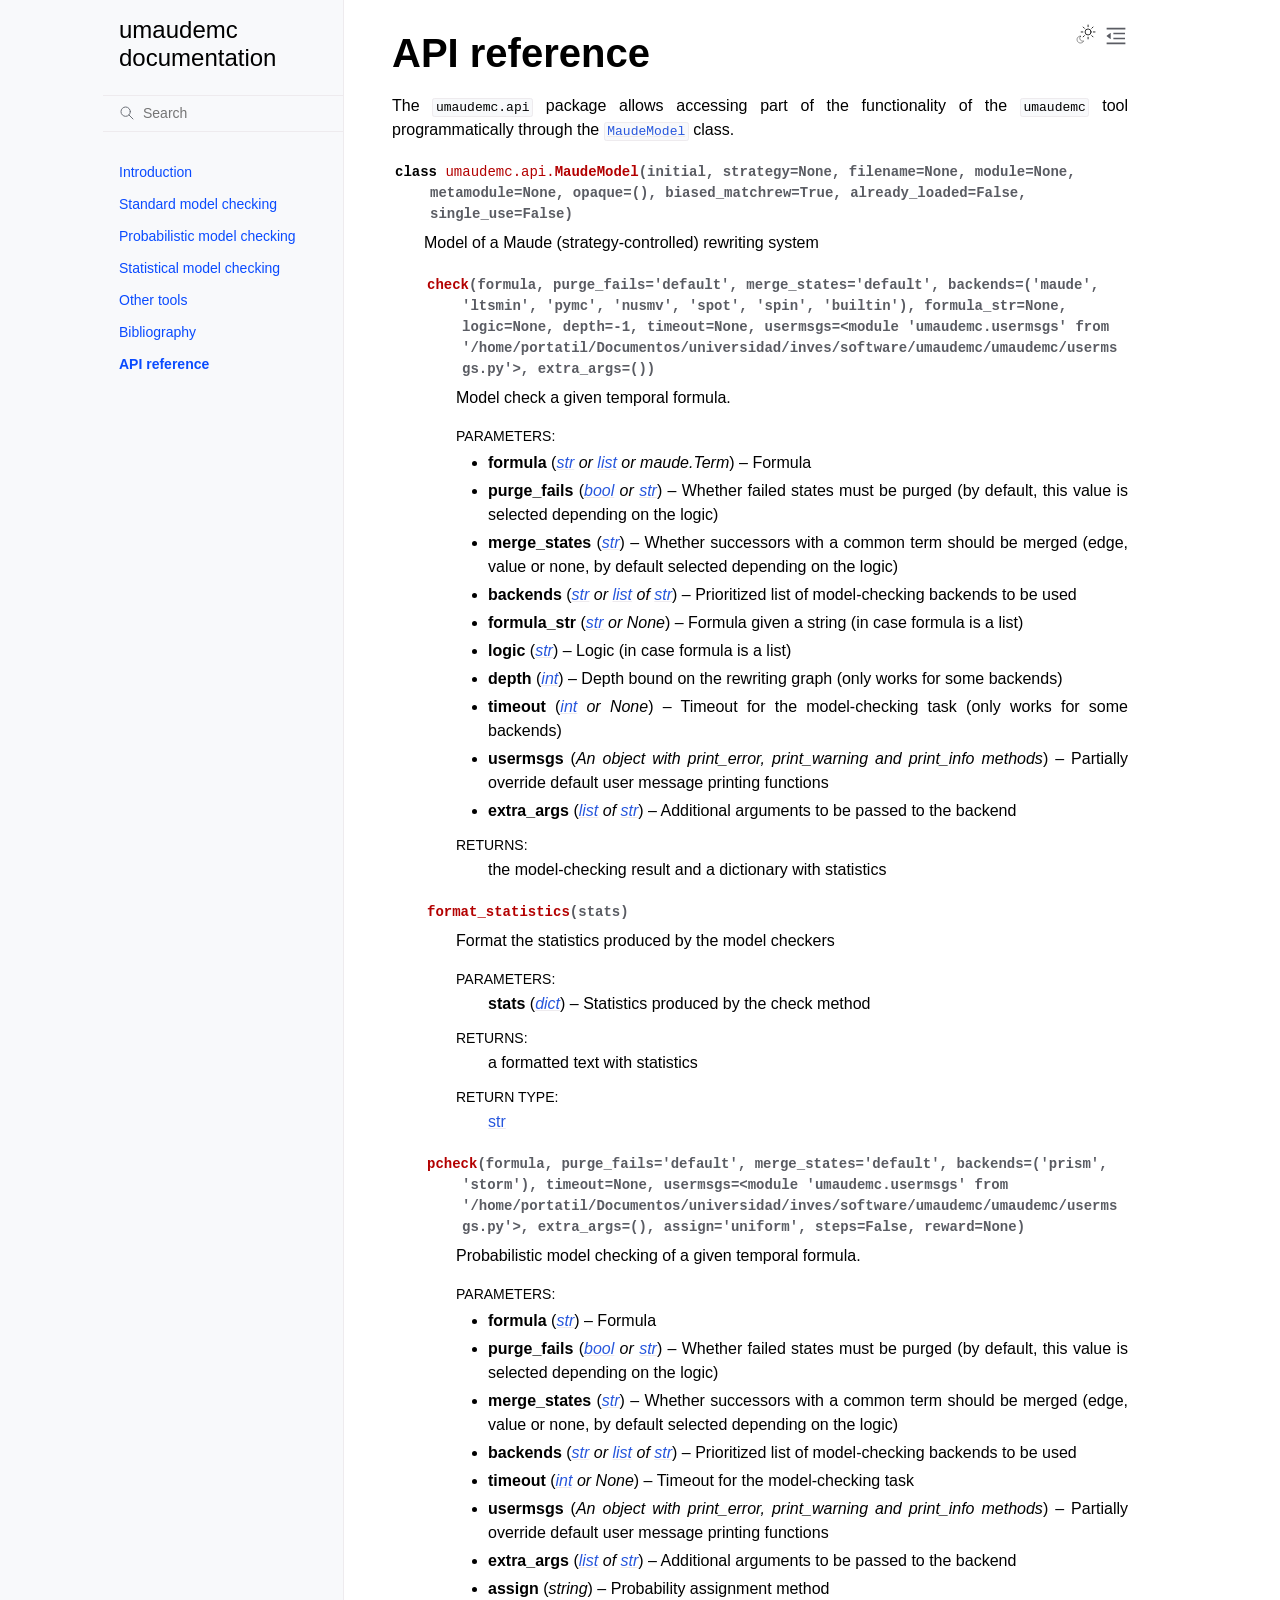
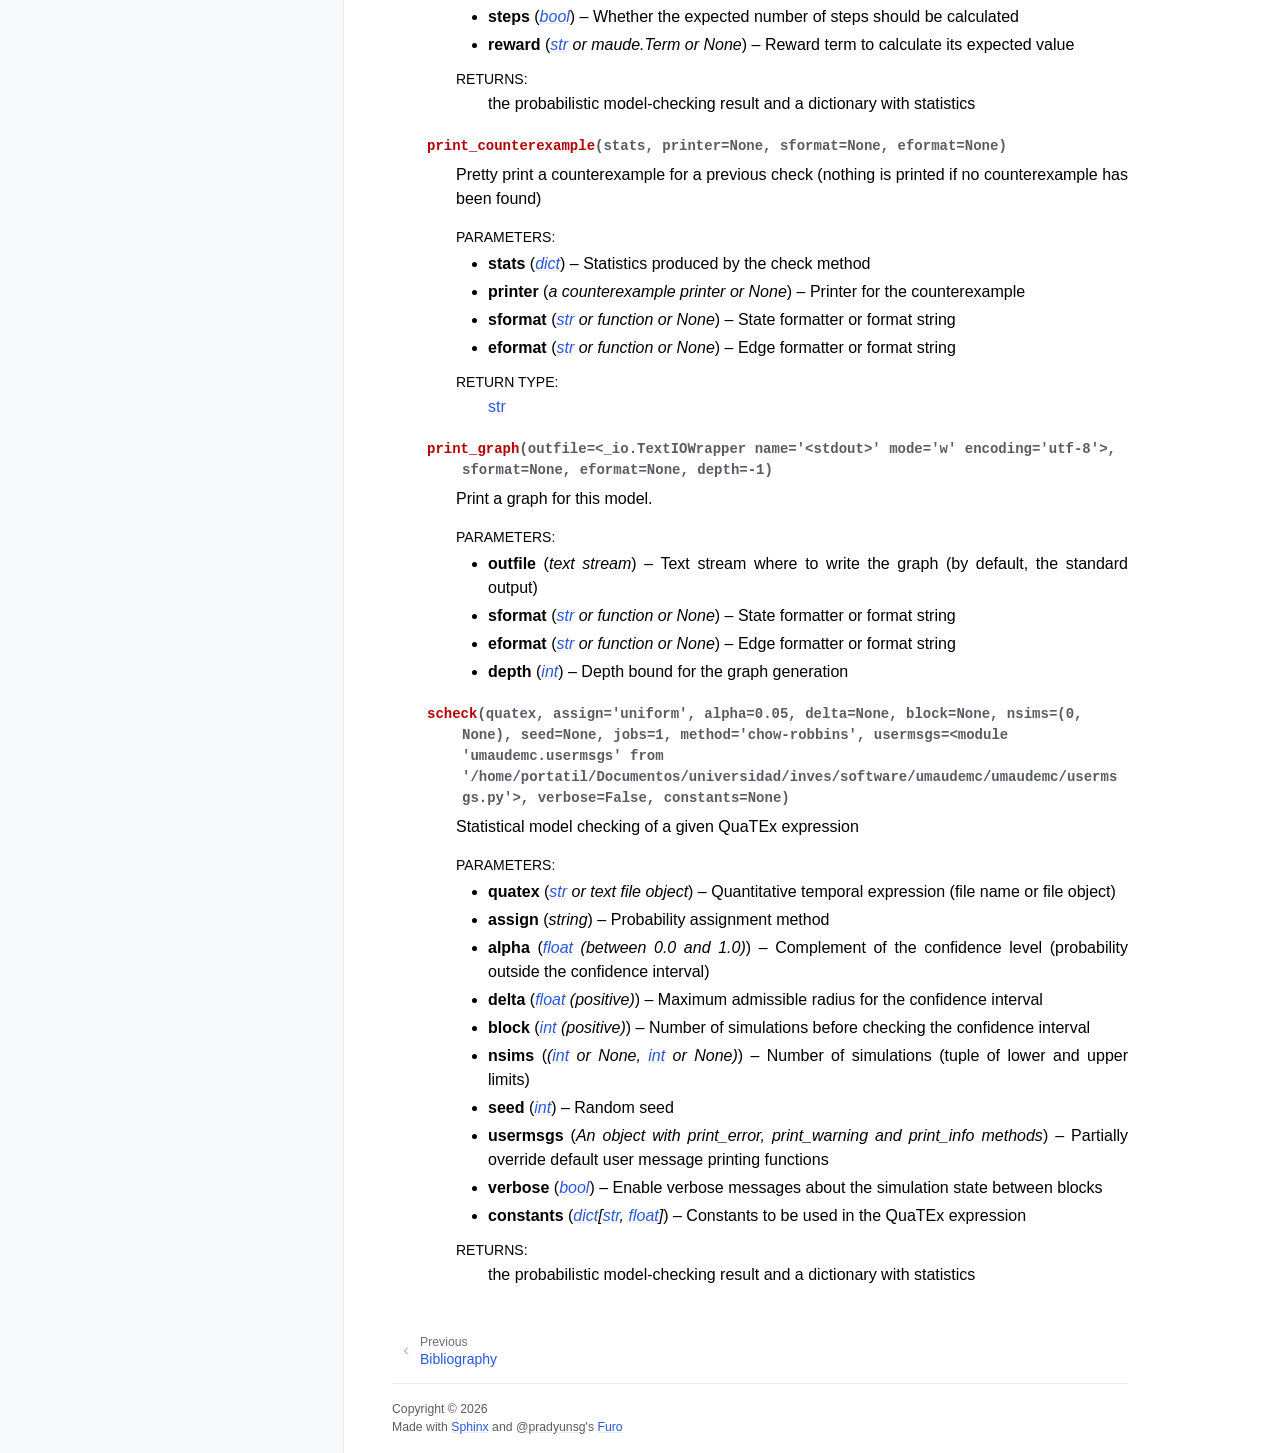
==== commit b9674267: "Documentation" ====
--- a/apiref/index.html
+++ b/apiref/index.html
@@ -249,18 +249,18 @@
 <dl class="field-list simple">
 <dt class="field-odd">Parameters<span class="colon">:</span></dt>
 <dd class="field-odd"><ul class="simple">
-<li><p><strong>formula</strong> (<a class="reference external" href="https://docs.python.org/3/library/stdtypes.html#str" title="(in Python v3.14)"><em>str</em></a><em> or </em><a class="reference external" href="https://docs.python.org/3/library/stdtypes.html#list" title="(in Python v3.14)"><em>list</em></a><em> or </em><em>maude.Term</em>) – Formula</p></li>
-<li><p><strong>purge_fails</strong> (<a class="reference external" href="https://docs.python.org/3/library/functions.html#bool" title="(in Python v3.14)"><em>bool</em></a><em> or </em><a class="reference external" href="https://docs.python.org/3/library/stdtypes.html#str" title="(in Python v3.14)"><em>str</em></a>) – Whether failed states must be purged (by default,
+<li><p><strong>formula</strong> (<a class="reference external" href="https://docs.python.org/3/builtins/stdtypes.html#str" title="(in Python v3.15)"><em>str</em></a><em> or </em><a class="reference external" href="https://docs.python.org/3/builtins/stdtypes.html#list" title="(in Python v3.15)"><em>list</em></a><em> or </em><em>maude.Term</em>) – Formula</p></li>
+<li><p><strong>purge_fails</strong> (<a class="reference external" href="https://docs.python.org/3/builtins/functions.html#bool" title="(in Python v3.15)"><em>bool</em></a><em> or </em><a class="reference external" href="https://docs.python.org/3/builtins/stdtypes.html#str" title="(in Python v3.15)"><em>str</em></a>) – Whether failed states must be purged (by default,
 this value is selected depending on the logic)</p></li>
-<li><p><strong>merge_states</strong> (<a class="reference external" href="https://docs.python.org/3/library/stdtypes.html#str" title="(in Python v3.14)"><em>str</em></a>) – Whether successors with a common term should be merged
+<li><p><strong>merge_states</strong> (<a class="reference external" href="https://docs.python.org/3/builtins/stdtypes.html#str" title="(in Python v3.15)"><em>str</em></a>) – Whether successors with a common term should be merged
 (edge, value or none, by default selected depending on the logic)</p></li>
-<li><p><strong>backends</strong> (<a class="reference external" href="https://docs.python.org/3/library/stdtypes.html#str" title="(in Python v3.14)"><em>str</em></a><em> or </em><a class="reference external" href="https://docs.python.org/3/library/stdtypes.html#list" title="(in Python v3.14)"><em>list</em></a><em> of </em><a class="reference external" href="https://docs.python.org/3/library/stdtypes.html#str" title="(in Python v3.14)"><em>str</em></a>) – Prioritized list of model-checking backends to be used</p></li>
-<li><p><strong>formula_str</strong> (<a class="reference external" href="https://docs.python.org/3/library/stdtypes.html#str" title="(in Python v3.14)"><em>str</em></a><em> or </em><em>None</em>) – Formula given a string (in case formula is a list)</p></li>
-<li><p><strong>logic</strong> (<a class="reference external" href="https://docs.python.org/3/library/stdtypes.html#str" title="(in Python v3.14)"><em>str</em></a>) – Logic (in case formula is a list)</p></li>
-<li><p><strong>depth</strong> (<a class="reference external" href="https://docs.python.org/3/library/functions.html#int" title="(in Python v3.14)"><em>int</em></a>) – Depth bound on the rewriting graph (only works for some backends)</p></li>
-<li><p><strong>timeout</strong> (<a class="reference external" href="https://docs.python.org/3/library/functions.html#int" title="(in Python v3.14)"><em>int</em></a><em> or </em><em>None</em>) – Timeout for the model-checking task (only works for some backends)</p></li>
+<li><p><strong>backends</strong> (<a class="reference external" href="https://docs.python.org/3/builtins/stdtypes.html#str" title="(in Python v3.15)"><em>str</em></a><em> or </em><a class="reference external" href="https://docs.python.org/3/builtins/stdtypes.html#list" title="(in Python v3.15)"><em>list</em></a><em> of </em><a class="reference external" href="https://docs.python.org/3/builtins/stdtypes.html#str" title="(in Python v3.15)"><em>str</em></a>) – Prioritized list of model-checking backends to be used</p></li>
+<li><p><strong>formula_str</strong> (<a class="reference external" href="https://docs.python.org/3/builtins/stdtypes.html#str" title="(in Python v3.15)"><em>str</em></a><em> or </em><em>None</em>) – Formula given a string (in case formula is a list)</p></li>
+<li><p><strong>logic</strong> (<a class="reference external" href="https://docs.python.org/3/builtins/stdtypes.html#str" title="(in Python v3.15)"><em>str</em></a>) – Logic (in case formula is a list)</p></li>
+<li><p><strong>depth</strong> (<a class="reference external" href="https://docs.python.org/3/builtins/functions.html#int" title="(in Python v3.15)"><em>int</em></a>) – Depth bound on the rewriting graph (only works for some backends)</p></li>
+<li><p><strong>timeout</strong> (<a class="reference external" href="https://docs.python.org/3/builtins/functions.html#int" title="(in Python v3.15)"><em>int</em></a><em> or </em><em>None</em>) – Timeout for the model-checking task (only works for some backends)</p></li>
 <li><p><strong>usermsgs</strong> (<em>An object with print_error</em><em>, </em><em>print_warning and print_info methods</em>) – Partially override default user message printing functions</p></li>
-<li><p><strong>extra_args</strong> (<a class="reference external" href="https://docs.python.org/3/library/stdtypes.html#list" title="(in Python v3.14)"><em>list</em></a><em> of </em><a class="reference external" href="https://docs.python.org/3/library/stdtypes.html#str" title="(in Python v3.14)"><em>str</em></a>) – Additional arguments to be passed to the backend</p></li>
+<li><p><strong>extra_args</strong> (<a class="reference external" href="https://docs.python.org/3/builtins/stdtypes.html#list" title="(in Python v3.15)"><em>list</em></a><em> of </em><a class="reference external" href="https://docs.python.org/3/builtins/stdtypes.html#str" title="(in Python v3.15)"><em>str</em></a>) – Additional arguments to be passed to the backend</p></li>
 </ul>
 </dd>
 <dt class="field-even">Returns<span class="colon">:</span></dt>
@@ -275,13 +275,13 @@
 <dd><p>Format the statistics produced by the model checkers</p>
 <dl class="field-list simple">
 <dt class="field-odd">Parameters<span class="colon">:</span></dt>
-<dd class="field-odd"><p><strong>stats</strong> (<a class="reference external" href="https://docs.python.org/3/library/stdtypes.html#dict" title="(in Python v3.14)"><em>dict</em></a>) – Statistics produced by the check method</p>
+<dd class="field-odd"><p><strong>stats</strong> (<a class="reference external" href="https://docs.python.org/3/builtins/stdtypes.html#dict" title="(in Python v3.15)"><em>dict</em></a>) – Statistics produced by the check method</p>
 </dd>
 <dt class="field-even">Returns<span class="colon">:</span></dt>
 <dd class="field-even"><p>a formatted text with statistics</p>
 </dd>
 <dt class="field-odd">Return type<span class="colon">:</span></dt>
-<dd class="field-odd"><p><a class="reference external" href="https://docs.python.org/3/library/stdtypes.html#str" title="(in Python v3.14)">str</a></p>
+<dd class="field-odd"><p><a class="reference external" href="https://docs.python.org/3/builtins/stdtypes.html#str" title="(in Python v3.15)">str</a></p>
 </dd>
 </dl>
 </dd></dl>
@@ -293,18 +293,18 @@
 <dl class="field-list simple">
 <dt class="field-odd">Parameters<span class="colon">:</span></dt>
 <dd class="field-odd"><ul class="simple">
-<li><p><strong>formula</strong> (<a class="reference external" href="https://docs.python.org/3/library/stdtypes.html#str" title="(in Python v3.14)"><em>str</em></a>) – Formula</p></li>
-<li><p><strong>purge_fails</strong> (<a class="reference external" href="https://docs.python.org/3/library/functions.html#bool" title="(in Python v3.14)"><em>bool</em></a><em> or </em><a class="reference external" href="https://docs.python.org/3/library/stdtypes.html#str" title="(in Python v3.14)"><em>str</em></a>) – Whether failed states must be purged (by default,
+<li><p><strong>formula</strong> (<a class="reference external" href="https://docs.python.org/3/builtins/stdtypes.html#str" title="(in Python v3.15)"><em>str</em></a>) – Formula</p></li>
+<li><p><strong>purge_fails</strong> (<a class="reference external" href="https://docs.python.org/3/builtins/functions.html#bool" title="(in Python v3.15)"><em>bool</em></a><em> or </em><a class="reference external" href="https://docs.python.org/3/builtins/stdtypes.html#str" title="(in Python v3.15)"><em>str</em></a>) – Whether failed states must be purged (by default,
 this value is selected depending on the logic)</p></li>
-<li><p><strong>merge_states</strong> (<a class="reference external" href="https://docs.python.org/3/library/stdtypes.html#str" title="(in Python v3.14)"><em>str</em></a>) – Whether successors with a common term should be merged
+<li><p><strong>merge_states</strong> (<a class="reference external" href="https://docs.python.org/3/builtins/stdtypes.html#str" title="(in Python v3.15)"><em>str</em></a>) – Whether successors with a common term should be merged
 (edge, value or none, by default selected depending on the logic)</p></li>
-<li><p><strong>backends</strong> (<a class="reference external" href="https://docs.python.org/3/library/stdtypes.html#str" title="(in Python v3.14)"><em>str</em></a><em> or </em><a class="reference external" href="https://docs.python.org/3/library/stdtypes.html#list" title="(in Python v3.14)"><em>list</em></a><em> of </em><a class="reference external" href="https://docs.python.org/3/library/stdtypes.html#str" title="(in Python v3.14)"><em>str</em></a>) – Prioritized list of model-checking backends to be used</p></li>
-<li><p><strong>timeout</strong> (<a class="reference external" href="https://docs.python.org/3/library/functions.html#int" title="(in Python v3.14)"><em>int</em></a><em> or </em><em>None</em>) – Timeout for the model-checking task</p></li>
+<li><p><strong>backends</strong> (<a class="reference external" href="https://docs.python.org/3/builtins/stdtypes.html#str" title="(in Python v3.15)"><em>str</em></a><em> or </em><a class="reference external" href="https://docs.python.org/3/builtins/stdtypes.html#list" title="(in Python v3.15)"><em>list</em></a><em> of </em><a class="reference external" href="https://docs.python.org/3/builtins/stdtypes.html#str" title="(in Python v3.15)"><em>str</em></a>) – Prioritized list of model-checking backends to be used</p></li>
+<li><p><strong>timeout</strong> (<a class="reference external" href="https://docs.python.org/3/builtins/functions.html#int" title="(in Python v3.15)"><em>int</em></a><em> or </em><em>None</em>) – Timeout for the model-checking task</p></li>
 <li><p><strong>usermsgs</strong> (<em>An object with print_error</em><em>, </em><em>print_warning and print_info methods</em>) – Partially override default user message printing functions</p></li>
-<li><p><strong>extra_args</strong> (<a class="reference external" href="https://docs.python.org/3/library/stdtypes.html#list" title="(in Python v3.14)"><em>list</em></a><em> of </em><a class="reference external" href="https://docs.python.org/3/library/stdtypes.html#str" title="(in Python v3.14)"><em>str</em></a>) – Additional arguments to be passed to the backend</p></li>
+<li><p><strong>extra_args</strong> (<a class="reference external" href="https://docs.python.org/3/builtins/stdtypes.html#list" title="(in Python v3.15)"><em>list</em></a><em> of </em><a class="reference external" href="https://docs.python.org/3/builtins/stdtypes.html#str" title="(in Python v3.15)"><em>str</em></a>) – Additional arguments to be passed to the backend</p></li>
 <li><p><strong>assign</strong> (<em>string</em>) – Probability assignment method</p></li>
-<li><p><strong>steps</strong> (<a class="reference external" href="https://docs.python.org/3/library/functions.html#bool" title="(in Python v3.14)"><em>bool</em></a>) – Whether the expected number of steps should be calculated</p></li>
-<li><p><strong>reward</strong> (<a class="reference external" href="https://docs.python.org/3/library/stdtypes.html#str" title="(in Python v3.14)"><em>str</em></a><em> or </em><em>maude.Term</em><em> or </em><em>None</em>) – Reward term to calculate its expected value</p></li>
+<li><p><strong>steps</strong> (<a class="reference external" href="https://docs.python.org/3/builtins/functions.html#bool" title="(in Python v3.15)"><em>bool</em></a>) – Whether the expected number of steps should be calculated</p></li>
+<li><p><strong>reward</strong> (<a class="reference external" href="https://docs.python.org/3/builtins/stdtypes.html#str" title="(in Python v3.15)"><em>str</em></a><em> or </em><em>maude.Term</em><em> or </em><em>None</em>) – Reward term to calculate its expected value</p></li>
 </ul>
 </dd>
 <dt class="field-even">Returns<span class="colon">:</span></dt>
@@ -321,14 +321,14 @@
 <dl class="field-list simple">
 <dt class="field-odd">Parameters<span class="colon">:</span></dt>
 <dd class="field-odd"><ul class="simple">
-<li><p><strong>stats</strong> (<a class="reference external" href="https://docs.python.org/3/library/stdtypes.html#dict" title="(in Python v3.14)"><em>dict</em></a>) – Statistics produced by the check method</p></li>
+<li><p><strong>stats</strong> (<a class="reference external" href="https://docs.python.org/3/builtins/stdtypes.html#dict" title="(in Python v3.15)"><em>dict</em></a>) – Statistics produced by the check method</p></li>
 <li><p><strong>printer</strong> (<em>a counterexample printer</em><em> or </em><em>None</em>) – Printer for the counterexample</p></li>
-<li><p><strong>sformat</strong> (<a class="reference external" href="https://docs.python.org/3/library/stdtypes.html#str" title="(in Python v3.14)"><em>str</em></a><em> or </em><em>function</em><em> or </em><em>None</em>) – State formatter or format string</p></li>
-<li><p><strong>eformat</strong> (<a class="reference external" href="https://docs.python.org/3/library/stdtypes.html#str" title="(in Python v3.14)"><em>str</em></a><em> or </em><em>function</em><em> or </em><em>None</em>) – Edge formatter or format string</p></li>
+<li><p><strong>sformat</strong> (<a class="reference external" href="https://docs.python.org/3/builtins/stdtypes.html#str" title="(in Python v3.15)"><em>str</em></a><em> or </em><em>function</em><em> or </em><em>None</em>) – State formatter or format string</p></li>
+<li><p><strong>eformat</strong> (<a class="reference external" href="https://docs.python.org/3/builtins/stdtypes.html#str" title="(in Python v3.15)"><em>str</em></a><em> or </em><em>function</em><em> or </em><em>None</em>) – Edge formatter or format string</p></li>
 </ul>
 </dd>
 <dt class="field-even">Return type<span class="colon">:</span></dt>
-<dd class="field-even"><p><a class="reference external" href="https://docs.python.org/3/library/stdtypes.html#str" title="(in Python v3.14)">str</a></p>
+<dd class="field-even"><p><a class="reference external" href="https://docs.python.org/3/builtins/stdtypes.html#str" title="(in Python v3.15)">str</a></p>
 </dd>
 </dl>
 </dd></dl>
@@ -341,9 +341,9 @@
 <dt class="field-odd">Parameters<span class="colon">:</span></dt>
 <dd class="field-odd"><ul class="simple">
 <li><p><strong>outfile</strong> (<em>text stream</em>) – Text stream where to write the graph (by default, the standard output)</p></li>
-<li><p><strong>sformat</strong> (<a class="reference external" href="https://docs.python.org/3/library/stdtypes.html#str" title="(in Python v3.14)"><em>str</em></a><em> or </em><em>function</em><em> or </em><em>None</em>) – State formatter or format string</p></li>
-<li><p><strong>eformat</strong> (<a class="reference external" href="https://docs.python.org/3/library/stdtypes.html#str" title="(in Python v3.14)"><em>str</em></a><em> or </em><em>function</em><em> or </em><em>None</em>) – Edge formatter or format string</p></li>
-<li><p><strong>depth</strong> (<a class="reference external" href="https://docs.python.org/3/library/functions.html#int" title="(in Python v3.14)"><em>int</em></a>) – Depth bound for the graph generation</p></li>
+<li><p><strong>sformat</strong> (<a class="reference external" href="https://docs.python.org/3/builtins/stdtypes.html#str" title="(in Python v3.15)"><em>str</em></a><em> or </em><em>function</em><em> or </em><em>None</em>) – State formatter or format string</p></li>
+<li><p><strong>eformat</strong> (<a class="reference external" href="https://docs.python.org/3/builtins/stdtypes.html#str" title="(in Python v3.15)"><em>str</em></a><em> or </em><em>function</em><em> or </em><em>None</em>) – Edge formatter or format string</p></li>
+<li><p><strong>depth</strong> (<a class="reference external" href="https://docs.python.org/3/builtins/functions.html#int" title="(in Python v3.15)"><em>int</em></a>) – Depth bound for the graph generation</p></li>
 </ul>
 </dd>
 </dl>
@@ -351,21 +351,21 @@
 
 <dl class="py method">
 <dt class="sig sig-object py" id="umaudemc.api.MaudeModel.scheck">
-<span class="sig-name descname"><span class="pre">scheck</span></span><span class="sig-paren">(</span><em class="sig-param"><span class="n"><span class="pre">quatex</span></span></em>, <em class="sig-param"><span class="n"><span class="pre">assign</span></span><span class="o"><span class="pre">=</span></span><span class="default_value"><span class="pre">'uniform'</span></span></em>, <em class="sig-param"><span class="n"><span class="pre">alpha</span></span><span class="o"><span class="pre">=</span></span><span class="default_value"><span class="pre">0.05</span></span></em>, <em class="sig-param"><span class="n"><span class="pre">delta</span></span><span class="o"><span class="pre">=</span></span><span class="default_value"><span class="pre">0.5</span></span></em>, <em class="sig-param"><span class="n"><span class="pre">block</span></span><span class="o"><span class="pre">=</span></span><span class="default_value"><span class="pre">30</span></span></em>, <em class="sig-param"><span class="n"><span class="pre">nsims</span></span><span class="o"><span class="pre">=</span></span><span class="default_value"><span class="pre">(30</span></span></em>, <em class="sig-param"><span class="n"><span class="pre">None)</span></span></em>, <em class="sig-param"><span class="n"><span class="pre">seed</span></span><span class="o"><span class="pre">=</span></span><span class="default_value"><span class="pre">None</span></span></em>, <em class="sig-param"><span class="n"><span class="pre">jobs</span></span><span class="o"><span class="pre">=</span></span><span class="default_value"><span class="pre">1</span></span></em>, <em class="sig-param"><span class="n"><span class="pre">usermsgs</span></span><span class="o"><span class="pre">=</span></span><span class="default_value"><span class="pre">&lt;module</span> <span class="pre">'umaudemc.usermsgs'</span> <span class="pre">from</span> <span class="pre">'/home/portatil/Documentos/universidad/inves/software/umaudemc/umaudemc/usermsgs.py'&gt;</span></span></em>, <em class="sig-param"><span class="n"><span class="pre">verbose</span></span><span class="o"><span class="pre">=</span></span><span class="default_value"><span class="pre">False</span></span></em>, <em class="sig-param"><span class="n"><span class="pre">constants</span></span><span class="o"><span class="pre">=</span></span><span class="default_value"><span class="pre">None</span></span></em><span class="sig-paren">)</span><a class="headerlink" href="#umaudemc.api.MaudeModel.scheck" title="Link to this definition">¶</a></dt>
+<span class="sig-name descname"><span class="pre">scheck</span></span><span class="sig-paren">(</span><em class="sig-param"><span class="n"><span class="pre">quatex</span></span></em>, <em class="sig-param"><span class="n"><span class="pre">assign</span></span><span class="o"><span class="pre">=</span></span><span class="default_value"><span class="pre">'uniform'</span></span></em>, <em class="sig-param"><span class="n"><span class="pre">alpha</span></span><span class="o"><span class="pre">=</span></span><span class="default_value"><span class="pre">0.05</span></span></em>, <em class="sig-param"><span class="n"><span class="pre">delta</span></span><span class="o"><span class="pre">=</span></span><span class="default_value"><span class="pre">None</span></span></em>, <em class="sig-param"><span class="n"><span class="pre">block</span></span><span class="o"><span class="pre">=</span></span><span class="default_value"><span class="pre">None</span></span></em>, <em class="sig-param"><span class="n"><span class="pre">nsims</span></span><span class="o"><span class="pre">=</span></span><span class="default_value"><span class="pre">(0</span></span></em>, <em class="sig-param"><span class="n"><span class="pre">None)</span></span></em>, <em class="sig-param"><span class="n"><span class="pre">seed</span></span><span class="o"><span class="pre">=</span></span><span class="default_value"><span class="pre">None</span></span></em>, <em class="sig-param"><span class="n"><span class="pre">jobs</span></span><span class="o"><span class="pre">=</span></span><span class="default_value"><span class="pre">1</span></span></em>, <em class="sig-param"><span class="n"><span class="pre">method</span></span><span class="o"><span class="pre">=</span></span><span class="default_value"><span class="pre">'chow-robbins'</span></span></em>, <em class="sig-param"><span class="n"><span class="pre">usermsgs</span></span><span class="o"><span class="pre">=</span></span><span class="default_value"><span class="pre">&lt;module</span> <span class="pre">'umaudemc.usermsgs'</span> <span class="pre">from</span> <span class="pre">'/home/portatil/Documentos/universidad/inves/software/umaudemc/umaudemc/usermsgs.py'&gt;</span></span></em>, <em class="sig-param"><span class="n"><span class="pre">verbose</span></span><span class="o"><span class="pre">=</span></span><span class="default_value"><span class="pre">False</span></span></em>, <em class="sig-param"><span class="n"><span class="pre">constants</span></span><span class="o"><span class="pre">=</span></span><span class="default_value"><span class="pre">None</span></span></em><span class="sig-paren">)</span><a class="headerlink" href="#umaudemc.api.MaudeModel.scheck" title="Link to this definition">¶</a></dt>
 <dd><p>Statistical model checking of a given QuaTEx expression</p>
 <dl class="field-list simple">
 <dt class="field-odd">Parameters<span class="colon">:</span></dt>
 <dd class="field-odd"><ul class="simple">
-<li><p><strong>quatex</strong> (<a class="reference external" href="https://docs.python.org/3/library/stdtypes.html#str" title="(in Python v3.14)"><em>str</em></a><em> or </em><em>text file object</em>) – Quantitative temporal expression (file name or file object)</p></li>
+<li><p><strong>quatex</strong> (<a class="reference external" href="https://docs.python.org/3/builtins/stdtypes.html#str" title="(in Python v3.15)"><em>str</em></a><em> or </em><em>text file object</em>) – Quantitative temporal expression (file name or file object)</p></li>
 <li><p><strong>assign</strong> (<em>string</em>) – Probability assignment method</p></li>
-<li><p><strong>alpha</strong> (<a class="reference external" href="https://docs.python.org/3/library/functions.html#float" title="(in Python v3.14)"><em>float</em></a><em> (</em><em>between 0.0 and 1.0</em><em>)</em>) – Complement of the confidence level (probability outside the confidence interval)</p></li>
-<li><p><strong>delta</strong> (<a class="reference external" href="https://docs.python.org/3/library/functions.html#float" title="(in Python v3.14)"><em>float</em></a><em> (</em><em>positive</em><em>)</em>) – Maximum admissible radius for the confidence interval</p></li>
-<li><p><strong>block</strong> (<a class="reference external" href="https://docs.python.org/3/library/functions.html#int" title="(in Python v3.14)"><em>int</em></a><em> (</em><em>positive</em><em>)</em>) – Number of simulations before checking the confidence interval</p></li>
-<li><p><strong>nsims</strong> (<em>(</em><a class="reference external" href="https://docs.python.org/3/library/functions.html#int" title="(in Python v3.14)"><em>int</em></a><em> or </em><em>None</em><em>, </em><a class="reference external" href="https://docs.python.org/3/library/functions.html#int" title="(in Python v3.14)"><em>int</em></a><em> or </em><em>None</em><em>)</em>) – Number of simulations (tuple of lower and upper limits)</p></li>
-<li><p><strong>seed</strong> (<a class="reference external" href="https://docs.python.org/3/library/functions.html#int" title="(in Python v3.14)"><em>int</em></a>) – Random seed</p></li>
+<li><p><strong>alpha</strong> (<a class="reference external" href="https://docs.python.org/3/builtins/functions.html#float" title="(in Python v3.15)"><em>float</em></a><em> (</em><em>between 0.0 and 1.0</em><em>)</em>) – Complement of the confidence level (probability outside the confidence interval)</p></li>
+<li><p><strong>delta</strong> (<a class="reference external" href="https://docs.python.org/3/builtins/functions.html#float" title="(in Python v3.15)"><em>float</em></a><em> (</em><em>positive</em><em>)</em>) – Maximum admissible radius for the confidence interval</p></li>
+<li><p><strong>block</strong> (<a class="reference external" href="https://docs.python.org/3/builtins/functions.html#int" title="(in Python v3.15)"><em>int</em></a><em> (</em><em>positive</em><em>)</em>) – Number of simulations before checking the confidence interval</p></li>
+<li><p><strong>nsims</strong> (<em>(</em><a class="reference external" href="https://docs.python.org/3/builtins/functions.html#int" title="(in Python v3.15)"><em>int</em></a><em> or </em><em>None</em><em>, </em><a class="reference external" href="https://docs.python.org/3/builtins/functions.html#int" title="(in Python v3.15)"><em>int</em></a><em> or </em><em>None</em><em>)</em>) – Number of simulations (tuple of lower and upper limits)</p></li>
+<li><p><strong>seed</strong> (<a class="reference external" href="https://docs.python.org/3/builtins/functions.html#int" title="(in Python v3.15)"><em>int</em></a>) – Random seed</p></li>
 <li><p><strong>usermsgs</strong> (<em>An object with print_error</em><em>, </em><em>print_warning and print_info methods</em>) – Partially override default user message printing functions</p></li>
-<li><p><strong>verbose</strong> (<a class="reference external" href="https://docs.python.org/3/library/functions.html#bool" title="(in Python v3.14)"><em>bool</em></a>) – Enable verbose messages about the simulation state between blocks</p></li>
-<li><p><strong>constants</strong> (<a class="reference external" href="https://docs.python.org/3/library/stdtypes.html#dict" title="(in Python v3.14)"><em>dict</em></a><em>[</em><a class="reference external" href="https://docs.python.org/3/library/stdtypes.html#str" title="(in Python v3.14)"><em>str</em></a><em>, </em><a class="reference external" href="https://docs.python.org/3/library/functions.html#float" title="(in Python v3.14)"><em>float</em></a><em>]</em>) – Constants to be used in the QuaTEx expression</p></li>
+<li><p><strong>verbose</strong> (<a class="reference external" href="https://docs.python.org/3/builtins/functions.html#bool" title="(in Python v3.15)"><em>bool</em></a>) – Enable verbose messages about the simulation state between blocks</p></li>
+<li><p><strong>constants</strong> (<a class="reference external" href="https://docs.python.org/3/builtins/stdtypes.html#dict" title="(in Python v3.15)"><em>dict</em></a><em>[</em><a class="reference external" href="https://docs.python.org/3/builtins/stdtypes.html#str" title="(in Python v3.15)"><em>str</em></a><em>, </em><a class="reference external" href="https://docs.python.org/3/builtins/functions.html#float" title="(in Python v3.15)"><em>float</em></a><em>]</em>) – Constants to be used in the QuaTEx expression</p></li>
 </ul>
 </dd>
 <dt class="field-even">Returns<span class="colon">:</span></dt>
